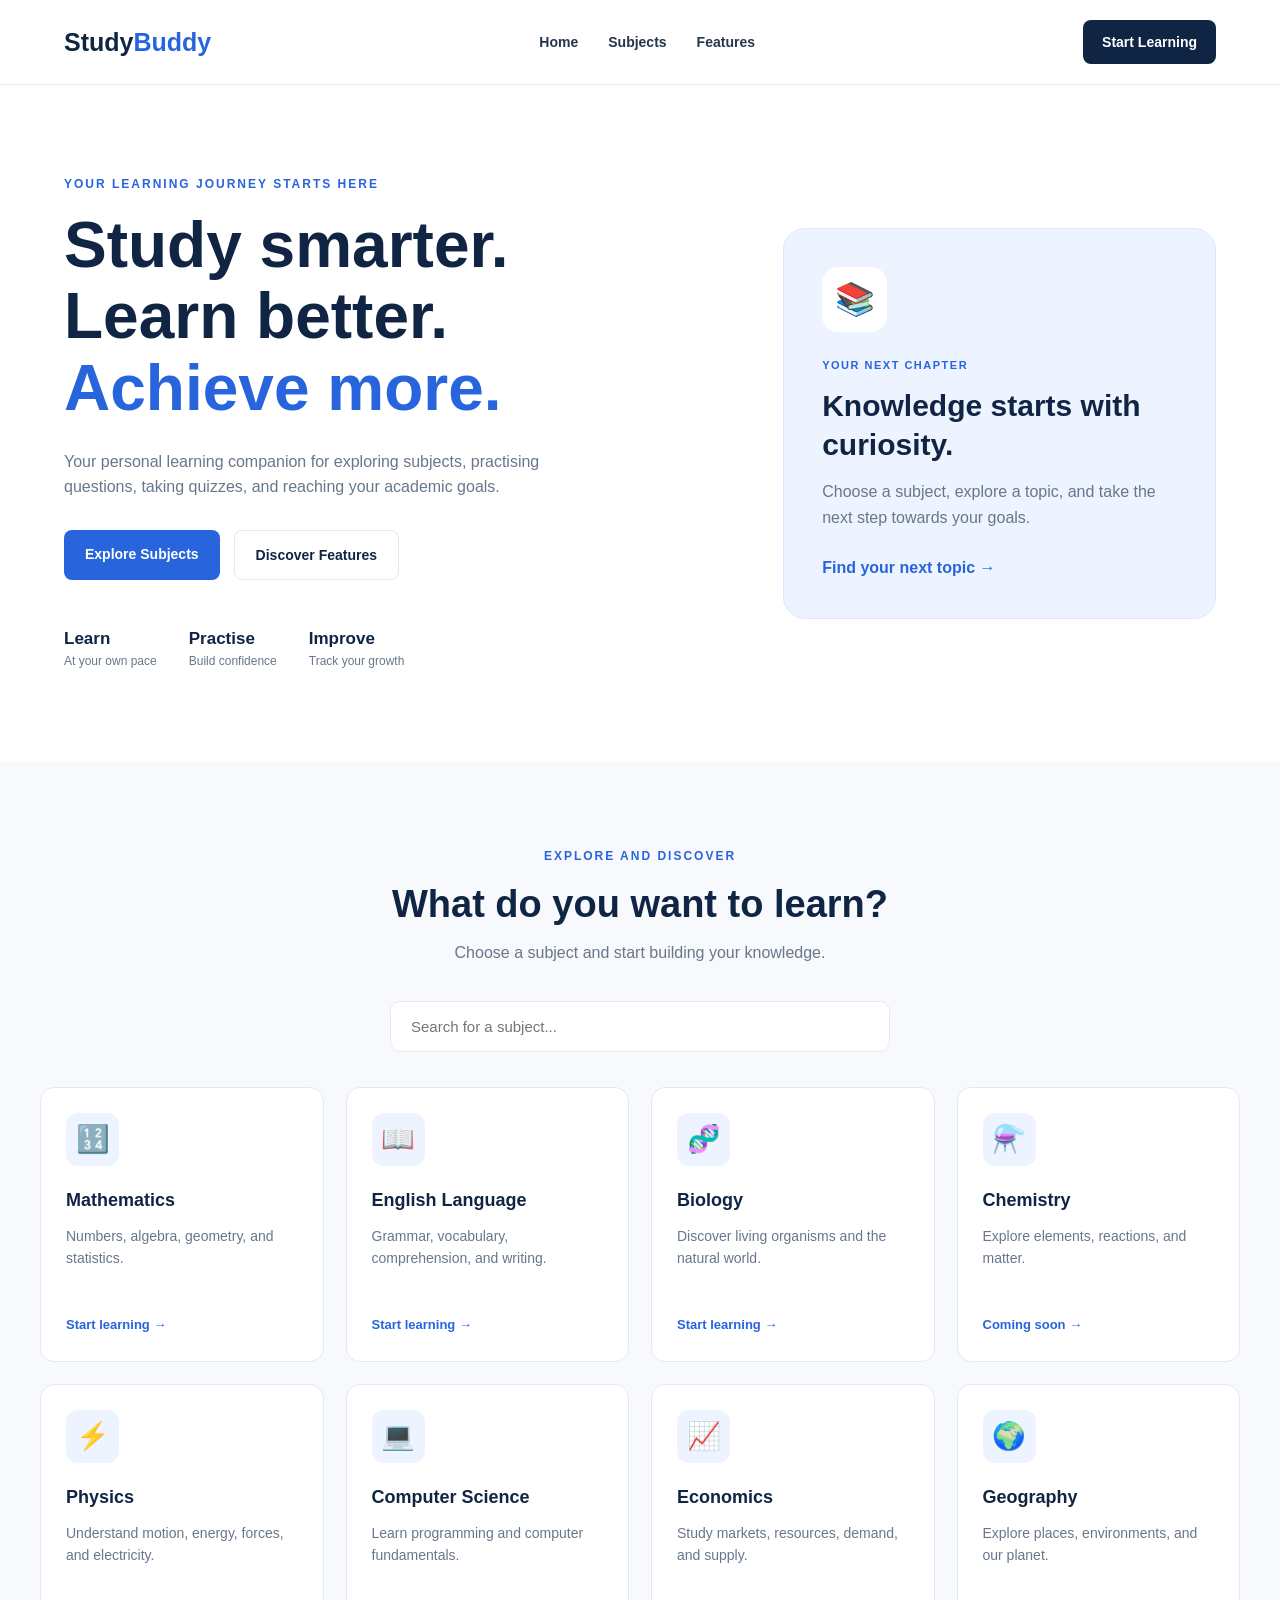
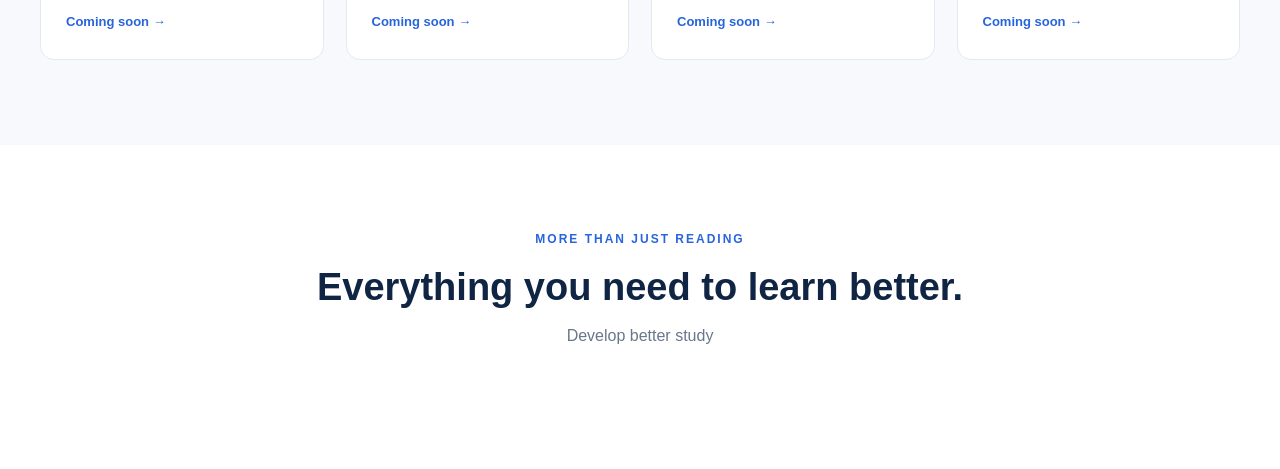
==== index.html @ d85bc764 "study-buddy" ====
<!DOCTYPE html>
<html lang="en">
<head>
    <meta charset="UTF-8">
    <meta name="viewport" content="width=device-width, initial-scale=1.0">

    <title>Study Buddy | Study Smarter</title>

    <link rel="stylesheet" href="style.css">
</head>

<body>

    <!-- Navigation -->
    <header>
        <nav class="navbar">
            <a href="index.html" class="logo">Study<span>Buddy</span></a>

            <ul class="nav-links">
                <li><a href="#home">Home</a></li>
                <li><a href="#subjects">Subjects</a></li>
                <li><a href="#features">Features</a></li>
            </ul>

            <a href="#subjects" class="nav-button">Start Learning</a>
        </nav>
    </header>

    <main>

        <!-- Homepage -->
        <section class="hero" id="home">

            <div class="hero-content">
                <p class="tagline">YOUR LEARNING JOURNEY STARTS HERE</p>

                <h1>
                    Study smarter.<br>
                    Learn better.<br>
                    <span>Achieve more.</span>
                </h1>

                <p class="hero-description">
                    Your personal learning companion for exploring subjects,
                    practising questions, taking quizzes, and reaching your
                    academic goals.
                </p>

                <div class="hero-buttons">
                    <a href="#subjects" class="primary-button">
                        Explore Subjects
                    </a>

                    <a href="#features" class="secondary-button">
                        Discover Features
                    </a>
                </div>

                <div class="hero-stats">
                    <div>
                        <h3>Learn</h3>
                        <p>At your own pace</p>
                    </div>

                    <div>
                        <h3>Practise</h3>
                        <p>Build confidence</p>
                    </div>

                    <div>
                        <h3>Improve</h3>
                        <p>Track your growth</p>
                    </div>
                </div>
            </div>

            <div class="hero-card">
                <div class="card-icon">📚</div>

                <p class="card-label">YOUR NEXT CHAPTER</p>

                <h2>Knowledge starts with curiosity.</h2>

                <p>
                    Choose a subject, explore a topic, and take the next
                    step towards your goals.
                </p>

                <a href="#subjects">Find your next topic →</a>
            </div>

        </section>

        <!-- Subjects -->
        <section class="subjects-section" id="subjects">

            <div class="section-heading">
                <p class="tagline">EXPLORE AND DISCOVER</p>

                <h2>What do you want to learn?</h2>

                <p>
                    Choose a subject and start building your knowledge.
                </p>
            </div>

            <!-- Subject Search -->
            <div class="search-box">
                <input
                    type="text"
                    id="subjectSearch"
                    placeholder="Search for a subject..."
                    aria-label="Search subjects"
                >
            </div>

            <!-- Subject Cards -->
            <div class="subject-grid" id="subjectGrid">

                <!-- Mathematics -->
                <article class="subject-card">
                    <div class="subject-icon">🔢</div>
                    <h3>Mathematics</h3>
                    <p>Numbers, algebra, geometry, and statistics.</p>

                    <a href="mathematics.html" class="subject-link">
                        Start learning →
                    </a>
                </article>

                <!-- English -->
                <article class="subject-card">
                    <div class="subject-icon">📖</div>
                    <h3>English Language</h3>
                    <p>Grammar, vocabulary, comprehension, and writing.</p>

                    <a href="english.html" class="subject-link">
                        Start learning →
                    </a>
                </article>

                <!-- Biology -->
                <article class="subject-card">
                    <div class="subject-icon">🧬</div>
                    <h3>Biology</h3>
                    <p>Discover living organisms and the natural world.</p>

                    <a href="biology.html" class="subject-link">
                        Start learning →
                    </a>
                </article>

                <!-- Chemistry -->
                <article class="subject-card">
                    <div class="subject-icon">⚗️</div>
                    <h3>Chemistry</h3>
                    <p>Explore elements, reactions, and matter.</p>

                    <a href="#" class="subject-link">
                        Coming soon →
                    </a>
                </article>

                <!-- Physics -->
                <article class="subject-card">
                    <div class="subject-icon">⚡</div>
                    <h3>Physics</h3>
                    <p>Understand motion, energy, forces, and electricity.</p>

                    <a href="#" class="subject-link">
                        Coming soon →
                    </a>
                </article>

                <!-- Computer Science -->
                <article class="subject-card">
                    <div class="subject-icon">💻</div>
                    <h3>Computer Science</h3>
                    <p>Learn programming and computer fundamentals.</p>

                    <a href="#" class="subject-link">
                        Coming soon →
                    </a>
                </article>

                <!-- Economics -->
                <article class="subject-card">
                    <div class="subject-icon">📈</div>
                    <h3>Economics</h3>
                    <p>Study markets, resources, demand, and supply.</p>

                    <a href="#" class="subject-link">
                        Coming soon →
                    </a>
                </article>

                <!-- Geography -->
                <article class="subject-card">
                    <div class="subject-icon">🌍</div>
                    <h3>Geography</h3>
                    <p>Explore places, environments, and our planet.</p>

                    <a href="#" class="subject-link">
                        Coming soon →
                    </a>
                </article>

            </div>

            <!-- Search Message -->
            <p id="noResults" class="no-results" hidden>
                No subjects found. Try another search.
            </p>

        </section>

        <!-- Features -->
        <section class="features-section" id="features">

            <div class="section-heading">
                <p class="tagline">MORE THAN JUST READING</p>

                <h2>Everything you need to learn better.</h2>

                <p>
                    Develop better study
---- style.css ----
/* General settings */
* {
    margin: 0;
    padding: 0;
    box-sizing: border-box;
}

:root {
    --navy: #102544;
    --blue: #2864dc;
    --light-blue: #edf3ff;
    --white: #ffffff;
    --text: #26364b;
    --muted: #68778b;
    --background: #f7f9fc;
    --border: #e3e9f2;
}

html {
    scroll-behavior: smooth;
}

body {
    font-family: Arial, Helvetica, sans-serif;
    background: var(--white);
    color: var(--text);
    line-height: 1.6;
}

a {
    text-decoration: none;
}

/* Navigation */
header {
    background: var(--white);
    border-bottom: 1px solid var(--border);
}

.navbar {
    max-width: 1200px;
    margin: auto;
    padding: 20px 24px;
    display: flex;
    align-items: center;
    justify-content: space-between;
    gap: 24px;
}

.logo {
    color: var(--navy);
    font-size: 25px;
    font-weight: 800;
}

.logo span {
    color: var(--blue);
}

.nav-links {
    display: flex;
    gap: 30px;
    list-style: none;
}

.nav-links a {
    color: var(--text);
    font-size: 14px;
    font-weight: 600;
}

.nav-links a:hover {
    color: var(--blue);
}

.nav-button {
    background: var(--navy);
    color: var(--white);
    padding: 11px 19px;
    border-radius: 8px;
    font-size: 14px;
    font-weight: 700;
}

/* Homepage hero */
.hero {
    max-width: 1200px;
    margin: auto;
    padding: 90px 24px;
    display: grid;
    grid-template-columns: 1.2fr 0.8fr;
    align-items: center;
    gap: 70px;
}

.tagline {
    color: var(--blue);
    font-size: 12px;
    font-weight: 800;
    letter-spacing: 2px;
    margin-bottom: 15px;
}

.hero h1 {
    color: var(--navy);
    font-size: clamp(40px, 5vw, 64px);
    line-height: 1.12;
    margin-bottom: 24px;
}

.hero h1 span {
    color: var(--blue);
}

.hero-description {
    max-width: 550px;
    color: var(--muted);
    font-size: 16px;
    margin-bottom: 30px;
}

.hero-buttons {
    display: flex;
    flex-wrap: wrap;
    gap: 14px;
}

.primary-button,
.secondary-button {
    display: inline-block;
    padding: 13px 21px;
    border-radius: 8px;
    font-size: 14px;
    font-weight: 700;
    transition: 0.2s;
}

.primary-button {
    background: var(--blue);
    color: var(--white);
}

.primary-button:hover {
    background: var(--navy);
    transform: translateY(-2px);
}

.secondary-button {
    border: 1px solid var(--border);
    color: var(--navy);
    background: var(--white);
}

.secondary-button:hover {
    border-color: var(--blue);
}

.hero-stats {
    display: flex;
    flex-wrap: wrap;
    gap: 32px;
    margin-top: 45px;
}

.hero-stats h3 {
    color: var(--navy);
    font-size: 17px;
}

.hero-stats p {
    color: var(--muted);
    font-size: 12px;
}

/* Highlight card */
.hero-card {
    padding: 38px;
    border-radius: 22px;
    background: var(--light-blue);
    border: 1px solid #dce7ff;
}

.card-icon {
    width: 65px;
    height: 65px;
    display: grid;
    place-items: center;
    border-radius: 16px;
    background: var(--white);
    font-size: 32px;
    margin-bottom: 25px;
}

.card-label {
    color: var(--blue);
    font-size: 11px;
    font-weight: 800;
    letter-spacing: 1.5px;
    margin-bottom: 12px;
}

.hero-card h2 {
    color: var(--navy);
    font-size: 30px;
    line-height: 1.3;
    margin-bottom: 15px;
}

.hero-card > p:not(.card-label) {
    color: var(--muted);
    margin-bottom: 24px;
}

.hero-card a {
    color: var(--blue);
    font-weight: 700;
}

/* Section headings */
.subjects-section,
.features-section {
    padding: 85px 24px;
}

.subjects-section {
    background: var(--background);
}

.section-heading {
    max-width: 700px;
    margin: 0 auto 35px;
    text-align: center;
}

.section-heading h2 {
    color: var(--navy);
    font-size: clamp(28px, 4vw, 38px);
    line-height: 1.25;
    margin-bottom: 12px;
}

.section-heading > p:last-child {
    color: var(--muted);
}

/* Search */
.search-box {
    max-width: 500px;
    margin: 0 auto 35px;
}

.search-box input {
    width: 100%;
    padding: 16px 20px;
    border: 1px solid var(--border);
    border-radius: 10px;
    background: var(--white);
    font-size: 15px;
    outline: none;
}

.search-box input:focus {
    border-color: var(--blue);
    box-shadow: 0 0 0 3px #2864dc18;
}

/* Subject cards */
.subject-grid,
.features-grid {
    max-width: 1200px;
    margin: auto;
    display: grid;
    grid-template-columns: repeat(4, minmax(0, 1fr));
    gap: 22px;
}

.subject-card {
    padding: 25px;
    border: 1px solid var(--border);
    border-radius: 14px;
    background: var(--white);
    transition: 0.2s;
}

.subject-card:hover {
    transform: translateY(-5px);
    border-color: #b8cbf7;
    box-shadow: 0 12px 28px #1025440c;
}

.subject-icon {
    width: 53px;
    height: 53px;
    display: grid;
    place-items: center;
    background: var(--light-blue);
    border-radius: 12px;
    font-size: 27px;
    margin-bottom: 20px;
}

.subject-card h3 {
    color: var(--navy);
    font-size: 18px;
    margin-bottom: 10px;
}

.subject-card p {
    color: var(--muted);
    font-size: 14px;
    min-height: 68px;
    margin-bottom: 18px;
}

.subject-link {
    color: var(--blue);
    font-size: 13px;
    font-weight: 700;
}

.no-results {
    text-align: center;
    color: var(--muted);
    margin-top: 25px;
}

/* Features */
.features-grid {
    grid-template-columns: repeat(3, minmax(0, 1fr));
}

.feature-card {
    padding: 28px;
    border: 1px solid var(--border);
    border-radius: 14px;
}

.feature-icon {
    font-size: 30px;
    margin-bottom: 16px;
}

.feature-card h3 {
    color: var(--navy);
    margin-bottom: 10px;
}

.feature-card p {
    color: var(--muted);
    font-size: 14px;
}

/* Call to action */
.cta-section {
    padding: 70px 24px;
    text-align: center;
    background: var(--navy);
    color: var(--white);
}

.cta-section h2 {
    font-size: clamp(26px, 4vw, 36px);
    margin-bottom: 14px;
}

.cta-section p {
    color: #d2dced;
    margin-bottom: 25px;
}

.cta-section .primary-button {
    background: var(--white);
    color: var(--navy);
}

/* Footer */
footer {
    padding: 35px 24px;
    text-align: center;
    border-top: 1px solid var(--border);
}

footer .logo {
    display: inline-block;
    margin-bottom: 10px;
}

footer p {
    color: var(--muted);
    font-size: 13px;
    margin-top: 6px;
}

/* Responsive layout */
@media (max-width: 950px) {
    .hero {
        grid-template-columns: 1fr 1fr;
        gap: 30px;
    }

    .subject-grid {
        grid-template-columns: repeat(2, minmax(0, 1fr));
    }

    .features-grid {
        grid-template-columns: repeat(2, minmax(0, 1fr));
    }
}

@media (max-width: 650px) {
    .navbar {
        flex-wrap: wrap;
        padding: 17px 20px;
    }

    .nav-links {
        order: 3;
        width: 100%;
        justify-content: center;
        gap: 22px;
    }

    .nav-button {
        padding: 9px 12px;
    }

    .hero {
        grid-template-columns: 1fr;
        padding: 60px 22px;
    }

    .hero-card {
        padding: 28px;
    }

    .hero-stats {
        gap: 20px;
    }

    .subjects-section,
    .features-section {
        padding: 60px 20px;
    }

    .subject-grid,
    .features-grid {
        grid-template-columns: 1fr;
    }

    .subject-card p {
        min-height: auto;
    }
}
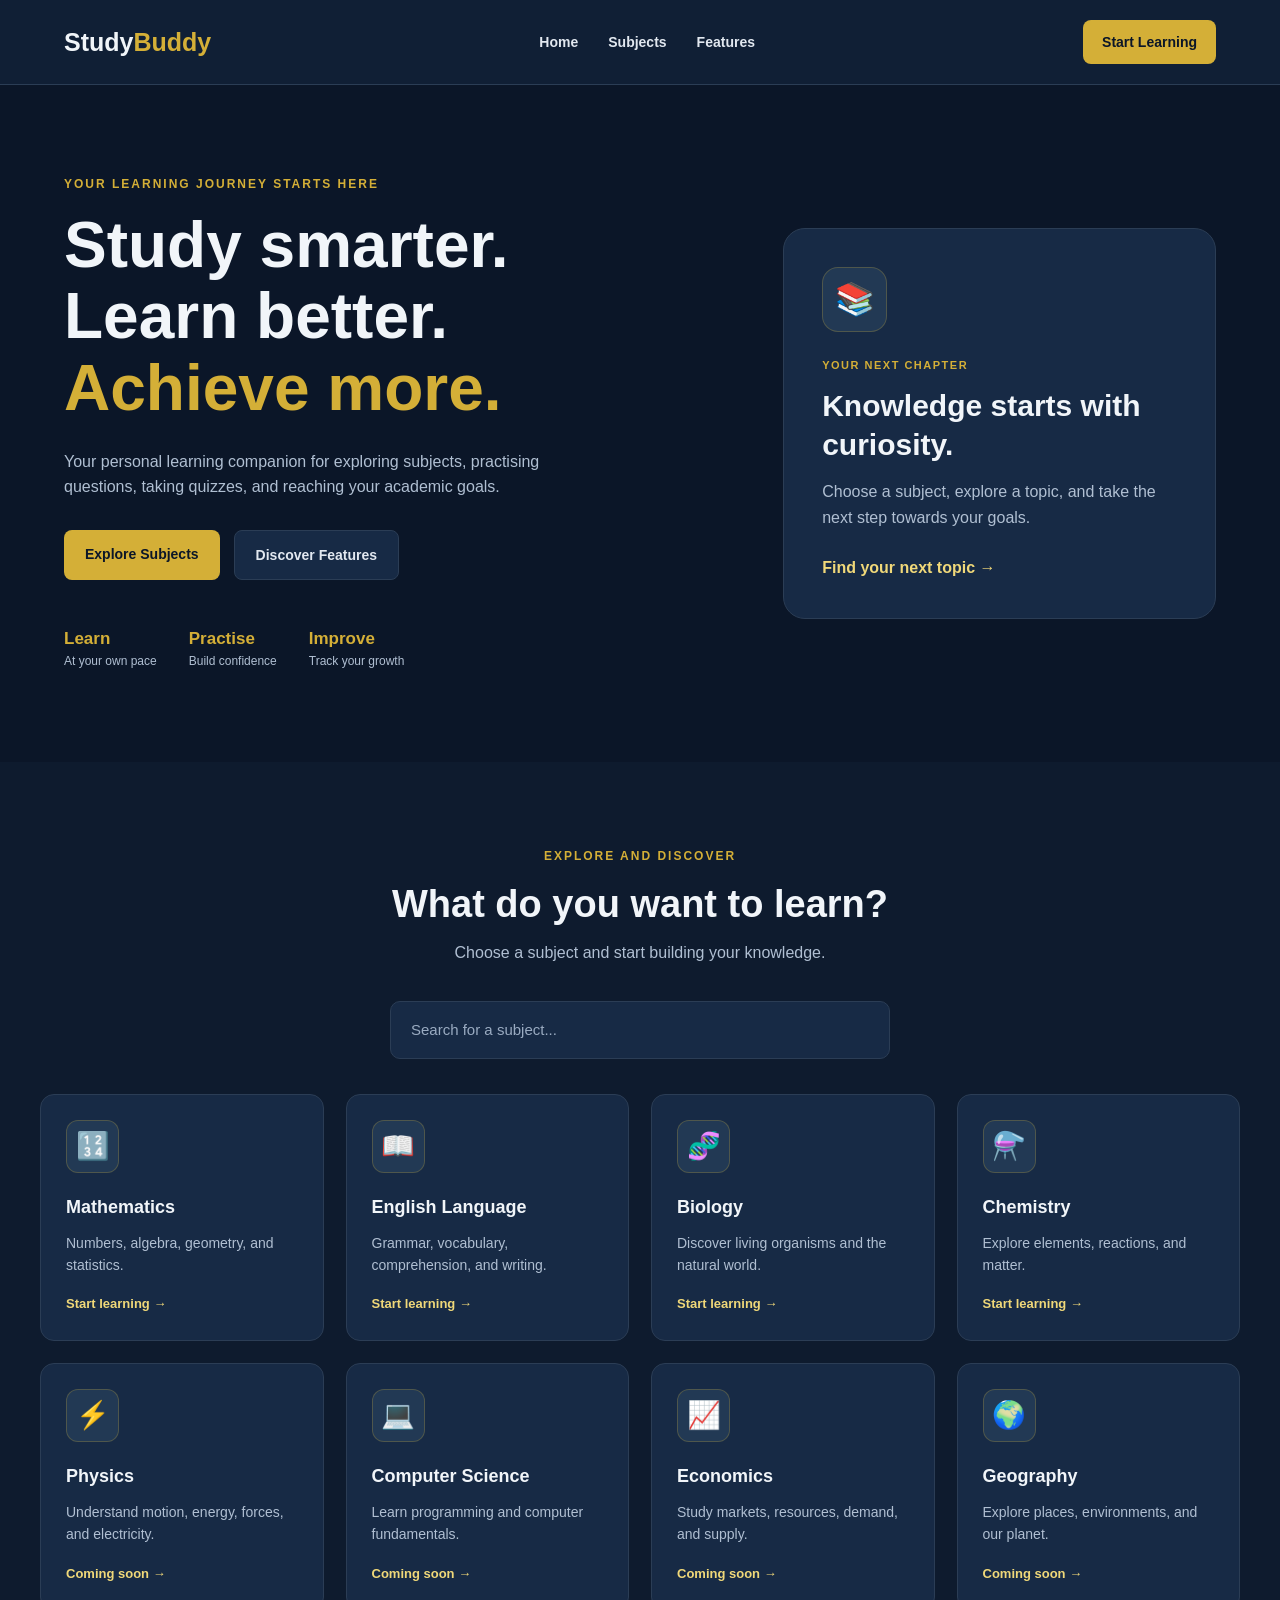
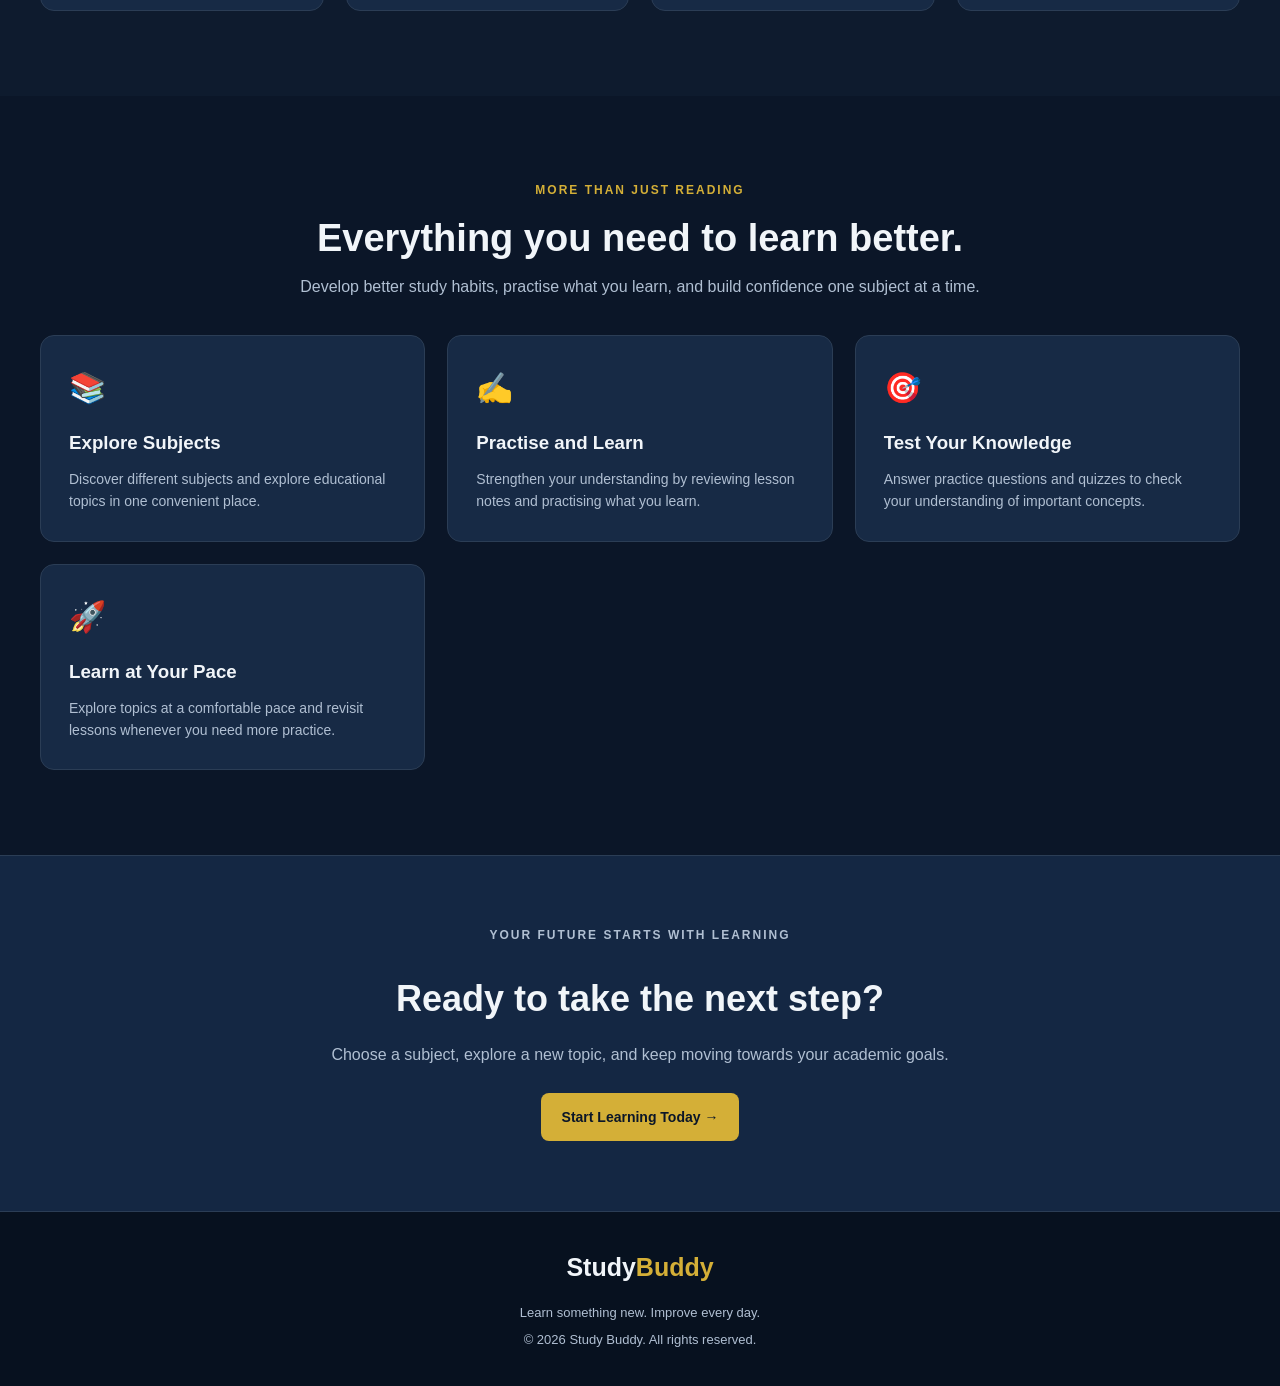
==== commit e4be3d92: "study-buddy" ====
--- a/index.html
+++ b/index.html
@@ -14,7 +14,9 @@
     <!-- Navigation -->
     <header>
         <nav class="navbar">
-            <a href="index.html" class="logo">Study<span>Buddy</span></a>
+            <a href="index.html" class="logo">
+                Study<span>Buddy</span>
+            </a>
 
             <ul class="nav-links">
                 <li><a href="#home">Home</a></li>
@@ -28,11 +30,14 @@
 
     <main>
 
-        <!-- Homepage -->
+        <!-- Homepage Hero Section -->
         <section class="hero" id="home">
 
             <div class="hero-content">
-                <p class="tagline">YOUR LEARNING JOURNEY STARTS HERE</p>
+
+                <p class="tagline">
+                    YOUR LEARNING JOURNEY STARTS HERE
+                </p>
 
                 <h1>
                     Study smarter.<br>
@@ -47,6 +52,7 @@
                 </p>
 
                 <div class="hero-buttons">
+
                     <a href="#subjects" class="primary-button">
                         Explore Subjects
                     </a>
@@ -54,9 +60,11 @@
                     <a href="#features" class="secondary-button">
                         Discover Features
                     </a>
+
                 </div>
 
                 <div class="hero-stats">
+
                     <div>
                         <h3>Learn</h3>
                         <p>At your own pace</p>
@@ -71,10 +79,13 @@
                         <h3>Improve</h3>
                         <p>Track your growth</p>
                     </div>
+
                 </div>
+
             </div>
 
             <div class="hero-card">
+
                 <div class="card-icon">📚</div>
 
                 <p class="card-label">YOUR NEXT CHAPTER</p>
@@ -86,15 +97,20 @@
                     step towards your goals.
                 </p>
 
-                <a href="#subjects">Find your next topic →</a>
+                <a href="#subjects">
+                    Find your next topic →
+                </a>
+
             </div>
 
         </section>
 
-        <!-- Subjects -->
+
+        <!-- Subjects Section -->
         <section class="subjects-section" id="subjects">
 
             <div class="section-heading">
+
                 <p class="tagline">EXPLORE AND DISCOVER</p>
 
                 <h2>What do you want to learn?</h2>
@@ -102,125 +118,313 @@
                 <p>
                     Choose a subject and start building your knowledge.
                 </p>
-            </div>
+
+            </div>
+
 
             <!-- Subject Search -->
             <div class="search-box">
+
                 <input
                     type="text"
                     id="subjectSearch"
                     placeholder="Search for a subject..."
                     aria-label="Search subjects"
                 >
-            </div>
+
+            </div>
+
 
             <!-- Subject Cards -->
             <div class="subject-grid" id="subjectGrid">
 
+
                 <!-- Mathematics -->
                 <article class="subject-card">
+
                     <div class="subject-icon">🔢</div>
+
                     <h3>Mathematics</h3>
-                    <p>Numbers, algebra, geometry, and statistics.</p>
+
+                    <p>
+                        Numbers, algebra, geometry, and statistics.
+                    </p>
 
                     <a href="mathematics.html" class="subject-link">
                         Start learning →
                     </a>
-                </article>
-
-                <!-- English -->
-                <article class="subject-card">
+
+                </article>
+
+
+                <!-- English Language -->
+                <article class="subject-card">
+
                     <div class="subject-icon">📖</div>
+
                     <h3>English Language</h3>
-                    <p>Grammar, vocabulary, comprehension, and writing.</p>
+
+                    <p>
+                        Grammar, vocabulary, comprehension, and writing.
+                    </p>
 
                     <a href="english.html" class="subject-link">
                         Start learning →
                     </a>
-                </article>
+
+                </article>
+
 
                 <!-- Biology -->
                 <article class="subject-card">
+
                     <div class="subject-icon">🧬</div>
+
                     <h3>Biology</h3>
-                    <p>Discover living organisms and the natural world.</p>
+
+                    <p>
+                        Discover living organisms and the natural world.
+                    </p>
 
                     <a href="biology.html" class="subject-link">
                         Start learning →
                     </a>
-                </article>
+
+                </article>
+
 
                 <!-- Chemistry -->
                 <article class="subject-card">
+
                     <div class="subject-icon">⚗️</div>
+
                     <h3>Chemistry</h3>
-                    <p>Explore elements, reactions, and matter.</p>
+
+                    <p>
+                        Explore elements, reactions, and matter.
+                    </p>
+
+                    <!-- Updated Chemistry link -->
+                    <a href="./chemistry.html" class="subject-link">
+                        Start learning →
+                    </a>
+
+                </article>
+
+
+                <!-- Physics -->
+                <article class="subject-card">
+
+                    <div class="subject-icon">⚡</div>
+
+                    <h3>Physics</h3>
+
+                    <p>
+                        Understand motion, energy, forces, and electricity.
+                    </p>
 
                     <a href="#" class="subject-link">
                         Coming soon →
                     </a>
-                </article>
-
-                <!-- Physics -->
-                <article class="subject-card">
-                    <div class="subject-icon">⚡</div>
-                    <h3>Physics</h3>
-                    <p>Understand motion, energy, forces, and electricity.</p>
+
+                </article>
+
+
+                <!-- Computer Science -->
+                <article class="subject-card">
+
+                    <div class="subject-icon">💻</div>
+
+                    <h3>Computer Science</h3>
+
+                    <p>
+                        Learn programming and computer fundamentals.
+                    </p>
 
                     <a href="#" class="subject-link">
                         Coming soon →
                     </a>
-                </article>
-
-                <!-- Computer Science -->
-                <article class="subject-card">
-                    <div class="subject-icon">💻</div>
-                    <h3>Computer Science</h3>
-                    <p>Learn programming and computer fundamentals.</p>
+
+                </article>
+
+
+                <!-- Economics -->
+                <article class="subject-card">
+
+                    <div class="subject-icon">📈</div>
+
+                    <h3>Economics</h3>
+
+                    <p>
+                        Study markets, resources, demand, and supply.
+                    </p>
 
                     <a href="#" class="subject-link">
                         Coming soon →
                     </a>
-                </article>
-
-                <!-- Economics -->
-                <article class="subject-card">
-                    <div class="subject-icon">📈</div>
-                    <h3>Economics</h3>
-                    <p>Study markets, resources, demand, and supply.</p>
+
+                </article>
+
+
+                <!-- Geography -->
+                <article class="subject-card">
+
+                    <div class="subject-icon">🌍</div>
+
+                    <h3>Geography</h3>
+
+                    <p>
+                        Explore places, environments, and our planet.
+                    </p>
 
                     <a href="#" class="subject-link">
                         Coming soon →
                     </a>
-                </article>
-
-                <!-- Geography -->
-                <article class="subject-card">
-                    <div class="subject-icon">🌍</div>
-                    <h3>Geography</h3>
-                    <p>Explore places, environments, and our planet.</p>
-
-                    <a href="#" class="subject-link">
-                        Coming soon →
-                    </a>
-                </article>
-
-            </div>
-
-            <!-- Search Message -->
+
+                </article>
+
+
+            </div>
+
+
+            <!-- Message When No Subjects Match -->
             <p id="noResults" class="no-results" hidden>
                 No subjects found. Try another search.
             </p>
 
         </section>
 
-        <!-- Features -->
+
+        <!-- Features Section -->
         <section class="features-section" id="features">
 
             <div class="section-heading">
+
                 <p class="tagline">MORE THAN JUST READING</p>
 
                 <h2>Everything you need to learn better.</h2>
 
                 <p>
-                    Develop better study+                    Develop better study habits, practise what you learn,
+                    and build confidence one subject at a time.
+                </p>
+
+            </div>
+
+
+            <div class="features-grid">
+
+
+                <!-- Feature 1 -->
+                <article class="feature-card">
+
+                    <div class="feature-icon">📚</div>
+
+                    <h3>Explore Subjects</h3>
+
+                    <p>
+                        Discover different subjects and explore educational
+                        topics in one convenient place.
+                    </p>
+
+                </article>
+
+
+                <!-- Feature 2 -->
+                <article class="feature-card">
+
+                    <div class="feature-icon">✍️</div>
+
+                    <h3>Practise and Learn</h3>
+
+                    <p>
+                        Strengthen your understanding by reviewing lesson
+                        notes and practising what you learn.
+                    </p>
+
+                </article>
+
+
+                <!-- Feature 3 -->
+                <article class="feature-card">
+
+                    <div class="feature-icon">🎯</div>
+
+                    <h3>Test Your Knowledge</h3>
+
+                    <p>
+                        Answer practice questions and quizzes to check your
+                        understanding of important concepts.
+                    </p>
+
+                </article>
+
+
+                <!-- Feature 4 -->
+                <article class="feature-card">
+
+                    <div class="feature-icon">🚀</div>
+
+                    <h3>Learn at Your Pace</h3>
+
+                    <p>
+                        Explore topics at a comfortable pace and revisit
+                        lessons whenever you need more practice.
+                    </p>
+
+                </article>
+
+
+            </div>
+
+        </section>
+
+
+        <!-- Call to Action Section -->
+        <section class="cta-section">
+
+            <div class="cta-content">
+
+                <p class="tagline">YOUR FUTURE STARTS WITH LEARNING</p>
+
+                <h2>Ready to take the next step?</h2>
+
+                <p>
+                    Choose a subject, explore a new topic, and keep moving
+                    towards your academic goals.
+                </p>
+
+                <a href="#subjects" class="primary-button">
+                    Start Learning Today →
+                </a>
+
+            </div>
+
+        </section>
+
+    </main>
+
+
+    <!-- Footer -->
+    <footer>
+
+        <a href="index.html" class="logo">
+            Study<span>Buddy</span>
+        </a>
+
+        <p>
+            Learn something new. Improve every day.
+        </p>
+
+        <p>
+            &copy; 2026 Study Buddy. All rights reserved.
+        </p>
+
+    </footer>
+
+
+    <!-- Homepage Search Functionality -->
+    <script src="script.js"></script>
+
+</body>
+</html>
--- a/style.css
+++ b/style.css
@@ -6,23 +6,30 @@
 }
 
 :root {
-    --navy: #102544;
-    --blue: #2864dc;
-    --light-blue: #edf3ff;
-    --white: #ffffff;
-    --text: #26364b;
-    --muted: #68778b;
-    --background: #f7f9fc;
-    --border: #e3e9f2;
-}
-
+    --navy: #0b1628;
+    --blue: #3b82f6;
+    --light-blue: #1b2c45;
+    --white: #f1f5f9;
+    --text: #e2e8f0;
+    --muted: #b0bfd2;
+    --background: #0b1628;
+    --border: #2b3d55;
+
+    /* Gold colours */
+    --gold: #d4af37;
+    --gold-light: #f0d879;
+    --gold-dark: #b8941f;
+}
+
+/* Smooth scrolling */
 html {
     scroll-behavior: smooth;
 }
 
+/* Page defaults */
 body {
     font-family: Arial, Helvetica, sans-serif;
-    background: var(--white);
+    background: var(--background);
     color: var(--text);
     line-height: 1.6;
 }
@@ -31,9 +38,14 @@
     text-decoration: none;
 }
 
+button,
+input {
+    font: inherit;
+}
+
 /* Navigation */
 header {
-    background: var(--white);
+    background: #101f35;
     border-bottom: 1px solid var(--border);
 }
 
@@ -48,13 +60,13 @@
 }
 
 .logo {
-    color: var(--navy);
+    color: var(--white);
     font-size: 25px;
     font-weight: 800;
 }
 
 .logo span {
-    color: var(--blue);
+    color: var(--gold);
 }
 
 .nav-links {
@@ -67,19 +79,27 @@
     color: var(--text);
     font-size: 14px;
     font-weight: 600;
+    transition: color 0.2s ease;
 }
 
 .nav-links a:hover {
-    color: var(--blue);
+    color: var(--gold);
 }
 
 .nav-button {
-    background: var(--navy);
-    color: var(--white);
+    background: var(--gold);
+    color: var(--navy);
     padding: 11px 19px;
     border-radius: 8px;
     font-size: 14px;
     font-weight: 700;
+    transition: background-color 0.2s ease,
+                transform 0.2s ease;
+}
+
+.nav-button:hover {
+    background: var(--gold-light);
+    transform: translateY(-2px);
 }
 
 /* Homepage hero */
@@ -94,7 +114,7 @@
 }
 
 .tagline {
-    color: var(--blue);
+    color: var(--gold);
     font-size: 12px;
     font-weight: 800;
     letter-spacing: 2px;
@@ -102,14 +122,14 @@
 }
 
 .hero h1 {
-    color: var(--navy);
+    color: var(--white);
     font-size: clamp(40px, 5vw, 64px);
     line-height: 1.12;
     margin-bottom: 24px;
 }
 
 .hero h1 span {
-    color: var(--blue);
+    color: var(--gold);
 }
 
 .hero-description {
@@ -132,29 +152,34 @@
     border-radius: 8px;
     font-size: 14px;
     font-weight: 700;
-    transition: 0.2s;
+    transition: background-color 0.2s ease,
+                color 0.2s ease,
+                border-color 0.2s ease,
+                transform 0.2s ease;
 }
 
 .primary-button {
-    background: var(--blue);
-    color: var(--white);
+    background: var(--gold);
+    color: var(--navy);
 }
 
 .primary-button:hover {
-    background: var(--navy);
+    background: var(--gold-light);
     transform: translateY(-2px);
 }
 
 .secondary-button {
     border: 1px solid var(--border);
-    color: var(--navy);
-    background: var(--white);
+    color: var(--text);
+    background: #172a45;
 }
 
 .secondary-button:hover {
-    border-color: var(--blue);
-}
-
+    border-color: var(--gold);
+    color: var(--gold);
+}
+
+/* Hero statistics */
 .hero-stats {
     display: flex;
     flex-wrap: wrap;
@@ -163,7 +188,7 @@
 }
 
 .hero-stats h3 {
-    color: var(--navy);
+    color: var(--gold);
     font-size: 17px;
 }
 
@@ -176,8 +201,13 @@
 .hero-card {
     padding: 38px;
     border-radius: 22px;
-    background: var(--light-blue);
-    border: 1px solid #dce7ff;
+    background: #172a45;
+    border: 1px solid var(--border);
+    transition: border-color 0.2s ease;
+}
+
+.hero-card:hover {
+    border-color: var(--gold);
 }
 
 .card-icon {
@@ -186,13 +216,14 @@
     display: grid;
     place-items: center;
     border-radius: 16px;
-    background: var(--white);
+    background: #223954;
+    border: 1px solid #d4af3740;
     font-size: 32px;
     margin-bottom: 25px;
 }
 
 .card-label {
-    color: var(--blue);
+    color: var(--gold);
     font-size: 11px;
     font-weight: 800;
     letter-spacing: 1.5px;
@@ -200,7 +231,7 @@
 }
 
 .hero-card h2 {
-    color: var(--navy);
+    color: var(--white);
     font-size: 30px;
     line-height: 1.3;
     margin-bottom: 15px;
@@ -212,8 +243,12 @@
 }
 
 .hero-card a {
-    color: var(--blue);
+    color: var(--gold-light);
     font-weight: 700;
+}
+
+.hero-card a:hover {
+    color: var(--gold);
 }
 
 /* Section headings */
@@ -223,6 +258,10 @@
 }
 
 .subjects-section {
+    background: #0e1b2e;
+}
+
+.features-section {
     background: var(--background);
 }
 
@@ -233,7 +272,7 @@
 }
 
 .section-heading h2 {
-    color: var(--navy);
+    color: var(--white);
     font-size: clamp(28px, 4vw, 38px);
     line-height: 1.25;
     margin-bottom: 12px;
@@ -254,14 +293,21 @@
     padding: 16px 20px;
     border: 1px solid var(--border);
     border-radius: 10px;
-    background: var(--white);
+    background: #172a45;
+    color: var(--white);
     font-size: 15px;
     outline: none;
+    transition: border-color 0.2s ease,
+                box-shadow 0.2s ease;
+}
+
+.search-box input::placeholder {
+    color: #9aabc1;
 }
 
 .search-box input:focus {
-    border-color: var(--blue);
-    box-shadow: 0 0 0 3px #2864dc18;
+    border-color: var(--gold);
+    box-shadow: 0 0 0 3px #d4af3725;
 }
 
 /* Subject cards */
@@ -278,14 +324,22 @@
     padding: 25px;
     border: 1px solid var(--border);
     border-radius: 14px;
-    background: var(--white);
-    transition: 0.2s;
+    background: #172a45;
+
+    /* Align card content consistently */
+    display: flex;
+    flex-direction: column;
+    height: 100%;
+
+    transition: transform 0.2s ease,
+                border-color 0.2s ease,
+                box-shadow 0.2s ease;
 }
 
 .subject-card:hover {
     transform: translateY(-5px);
-    border-color: #b8cbf7;
-    box-shadow: 0 12px 28px #1025440c;
+    border-color: var(--gold);
+    box-shadow: 0 12px 28px #00000035;
 }
 
 .subject-icon {
@@ -293,14 +347,15 @@
     height: 53px;
     display: grid;
     place-items: center;
-    background: var(--light-blue);
+    background: #223954;
+    border: 1px solid #d4af3740;
     border-radius: 12px;
     font-size: 27px;
     margin-bottom: 20px;
 }
 
 .subject-card h3 {
-    color: var(--navy);
+    color: var(--white);
     font-size: 18px;
     margin-bottom: 10px;
 }
@@ -308,16 +363,25 @@
 .subject-card p {
     color: var(--muted);
     font-size: 14px;
-    min-height: 68px;
     margin-bottom: 18px;
+
+    /* Allow the description to fill available space */
+    flex-grow: 1;
 }
 
 .subject-link {
-    color: var(--blue);
+    color: var(--gold-light);
     font-size: 13px;
     font-weight: 700;
-}
-
+    align-self: flex-start;
+    margin-top: auto;
+}
+
+.subject-link:hover {
+    color: var(--gold);
+}
+
+/* Search results message */
 .no-results {
     text-align: center;
     color: var(--muted);
@@ -333,6 +397,14 @@
     padding: 28px;
     border: 1px solid var(--border);
     border-radius: 14px;
+    background: #172a45;
+    transition: border-color 0.2s ease,
+                transform 0.2s ease;
+}
+
+.feature-card:hover {
+    border-color: var(--gold);
+    transform: translateY(-4px);
 }
 
 .feature-icon {
@@ -341,7 +413,7 @@
 }
 
 .feature-card h3 {
-    color: var(--navy);
+    color: var(--white);
     margin-bottom: 10px;
 }
 
@@ -354,29 +426,36 @@
 .cta-section {
     padding: 70px 24px;
     text-align: center;
-    background: var(--navy);
-    color: var(--white);
+    background: #142743;
+    color: var(--white);
+    border-top: 1px solid var(--border);
 }
 
 .cta-section h2 {
+    color: var(--white);
     font-size: clamp(26px, 4vw, 36px);
     margin-bottom: 14px;
 }
 
 .cta-section p {
-    color: #d2dced;
+    color: var(--muted);
     margin-bottom: 25px;
 }
 
 .cta-section .primary-button {
-    background: var(--white);
+    background: var(--gold);
     color: var(--navy);
+}
+
+.cta-section .primary-button:hover {
+    background: var(--gold-light);
 }
 
 /* Footer */
 footer {
     padding: 35px 24px;
     text-align: center;
+    background: #07111f;
     border-top: 1px solid var(--border);
 }
 
@@ -391,7 +470,7 @@
     margin-top: 6px;
 }
 
-/* Responsive layout */
+/* Responsive layout for tablets */
 @media (max-width: 950px) {
     .hero {
         grid-template-columns: 1fr 1fr;
@@ -407,6 +486,7 @@
     }
 }
 
+/* Responsive layout for mobile phones */
 @media (max-width: 650px) {
     .navbar {
         flex-wrap: wrap;
@@ -446,8 +526,12 @@
     .features-grid {
         grid-template-columns: 1fr;
     }
-
-    .subject-card p {
-        min-height: auto;
-    }
-}
+}
+
+/* Keyboard accessibility */
+a:focus-visible,
+button:focus-visible,
+input:focus-visible {
+    outline: 2px solid var(--gold-light);
+    outline-offset: 4px;
+}
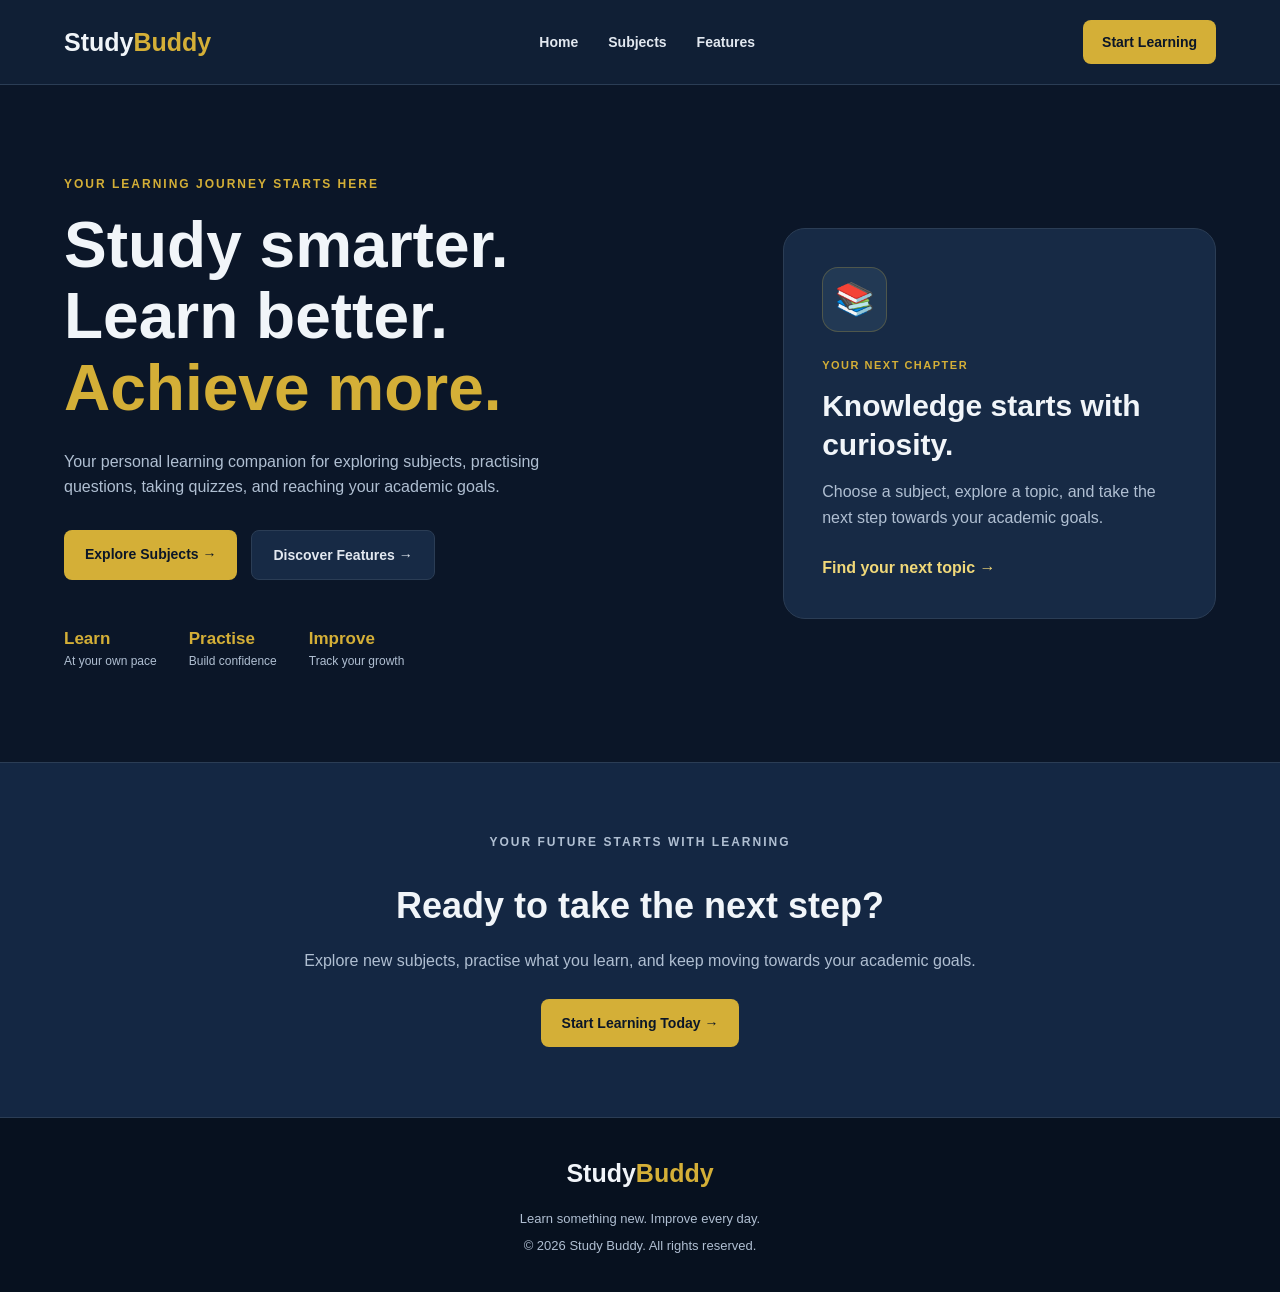
==== commit 4229f605: "study-buddy" ====
--- a/index.html
+++ b/index.html
@@ -14,17 +14,21 @@
     <!-- Navigation -->
     <header>
         <nav class="navbar">
+
             <a href="index.html" class="logo">
                 Study<span>Buddy</span>
             </a>
 
             <ul class="nav-links">
-                <li><a href="#home">Home</a></li>
-                <li><a href="#subjects">Subjects</a></li>
-                <li><a href="#features">Features</a></li>
+                <li><a href="index.html">Home</a></li>
+                <li><a href="subjects.html">Subjects</a></li>
+                <li><a href="features.html">Features</a></li>
             </ul>
 
-            <a href="#subjects" class="nav-button">Start Learning</a>
+            <a href="subjects.html" class="nav-button">
+                Start Learning
+            </a>
+
         </nav>
     </header>
 
@@ -53,12 +57,12 @@
 
                 <div class="hero-buttons">
 
-                    <a href="#subjects" class="primary-button">
-                        Explore Subjects
+                    <a href="subjects.html" class="primary-button">
+                        Explore Subjects →
                     </a>
 
-                    <a href="#features" class="secondary-button">
-                        Discover Features
+                    <a href="features.html" class="secondary-button">
+                        Discover Features →
                     </a>
 
                 </div>
@@ -84,6 +88,7 @@
 
             </div>
 
+            <!-- Welcome Card -->
             <div class="hero-card">
 
                 <div class="card-icon">📚</div>
@@ -94,10 +99,10 @@
 
                 <p>
                     Choose a subject, explore a topic, and take the next
-                    step towards your goals.
+                    step towards your academic goals.
                 </p>
 
-                <a href="#subjects">
+                <a href="subjects.html">
                     Find your next topic →
                 </a>
 
@@ -105,296 +110,23 @@
 
         </section>
 
-
-        <!-- Subjects Section -->
-        <section class="subjects-section" id="subjects">
-
-            <div class="section-heading">
-
-                <p class="tagline">EXPLORE AND DISCOVER</p>
-
-                <h2>What do you want to learn?</h2>
-
-                <p>
-                    Choose a subject and start building your knowledge.
-                </p>
-
-            </div>
-
-
-            <!-- Subject Search -->
-            <div class="search-box">
-
-                <input
-                    type="text"
-                    id="subjectSearch"
-                    placeholder="Search for a subject..."
-                    aria-label="Search subjects"
-                >
-
-            </div>
-
-
-            <!-- Subject Cards -->
-            <div class="subject-grid" id="subjectGrid">
-
-
-                <!-- Mathematics -->
-                <article class="subject-card">
-
-                    <div class="subject-icon">🔢</div>
-
-                    <h3>Mathematics</h3>
-
-                    <p>
-                        Numbers, algebra, geometry, and statistics.
-                    </p>
-
-                    <a href="mathematics.html" class="subject-link">
-                        Start learning →
-                    </a>
-
-                </article>
-
-
-                <!-- English Language -->
-                <article class="subject-card">
-
-                    <div class="subject-icon">📖</div>
-
-                    <h3>English Language</h3>
-
-                    <p>
-                        Grammar, vocabulary, comprehension, and writing.
-                    </p>
-
-                    <a href="english.html" class="subject-link">
-                        Start learning →
-                    </a>
-
-                </article>
-
-
-                <!-- Biology -->
-                <article class="subject-card">
-
-                    <div class="subject-icon">🧬</div>
-
-                    <h3>Biology</h3>
-
-                    <p>
-                        Discover living organisms and the natural world.
-                    </p>
-
-                    <a href="biology.html" class="subject-link">
-                        Start learning →
-                    </a>
-
-                </article>
-
-
-                <!-- Chemistry -->
-                <article class="subject-card">
-
-                    <div class="subject-icon">⚗️</div>
-
-                    <h3>Chemistry</h3>
-
-                    <p>
-                        Explore elements, reactions, and matter.
-                    </p>
-
-                    <!-- Updated Chemistry link -->
-                    <a href="./chemistry.html" class="subject-link">
-                        Start learning →
-                    </a>
-
-                </article>
-
-
-                <!-- Physics -->
-                <article class="subject-card">
-
-                    <div class="subject-icon">⚡</div>
-
-                    <h3>Physics</h3>
-
-                    <p>
-                        Understand motion, energy, forces, and electricity.
-                    </p>
-
-                    <a href="#" class="subject-link">
-                        Coming soon →
-                    </a>
-
-                </article>
-
-
-                <!-- Computer Science -->
-                <article class="subject-card">
-
-                    <div class="subject-icon">💻</div>
-
-                    <h3>Computer Science</h3>
-
-                    <p>
-                        Learn programming and computer fundamentals.
-                    </p>
-
-                    <a href="#" class="subject-link">
-                        Coming soon →
-                    </a>
-
-                </article>
-
-
-                <!-- Economics -->
-                <article class="subject-card">
-
-                    <div class="subject-icon">📈</div>
-
-                    <h3>Economics</h3>
-
-                    <p>
-                        Study markets, resources, demand, and supply.
-                    </p>
-
-                    <a href="#" class="subject-link">
-                        Coming soon →
-                    </a>
-
-                </article>
-
-
-                <!-- Geography -->
-                <article class="subject-card">
-
-                    <div class="subject-icon">🌍</div>
-
-                    <h3>Geography</h3>
-
-                    <p>
-                        Explore places, environments, and our planet.
-                    </p>
-
-                    <a href="#" class="subject-link">
-                        Coming soon →
-                    </a>
-
-                </article>
-
-
-            </div>
-
-
-            <!-- Message When No Subjects Match -->
-            <p id="noResults" class="no-results" hidden>
-                No subjects found. Try another search.
-            </p>
-
-        </section>
-
-
-        <!-- Features Section -->
-        <section class="features-section" id="features">
-
-            <div class="section-heading">
-
-                <p class="tagline">MORE THAN JUST READING</p>
-
-                <h2>Everything you need to learn better.</h2>
-
-                <p>
-                    Develop better study habits, practise what you learn,
-                    and build confidence one subject at a time.
-                </p>
-
-            </div>
-
-
-            <div class="features-grid">
-
-
-                <!-- Feature 1 -->
-                <article class="feature-card">
-
-                    <div class="feature-icon">📚</div>
-
-                    <h3>Explore Subjects</h3>
-
-                    <p>
-                        Discover different subjects and explore educational
-                        topics in one convenient place.
-                    </p>
-
-                </article>
-
-
-                <!-- Feature 2 -->
-                <article class="feature-card">
-
-                    <div class="feature-icon">✍️</div>
-
-                    <h3>Practise and Learn</h3>
-
-                    <p>
-                        Strengthen your understanding by reviewing lesson
-                        notes and practising what you learn.
-                    </p>
-
-                </article>
-
-
-                <!-- Feature 3 -->
-                <article class="feature-card">
-
-                    <div class="feature-icon">🎯</div>
-
-                    <h3>Test Your Knowledge</h3>
-
-                    <p>
-                        Answer practice questions and quizzes to check your
-                        understanding of important concepts.
-                    </p>
-
-                </article>
-
-
-                <!-- Feature 4 -->
-                <article class="feature-card">
-
-                    <div class="feature-icon">🚀</div>
-
-                    <h3>Learn at Your Pace</h3>
-
-                    <p>
-                        Explore topics at a comfortable pace and revisit
-                        lessons whenever you need more practice.
-                    </p>
-
-                </article>
-
-
-            </div>
-
-        </section>
-
-
-        <!-- Call to Action Section -->
+        <!-- Call to Action -->
         <section class="cta-section">
 
             <div class="cta-content">
 
-                <p class="tagline">YOUR FUTURE STARTS WITH LEARNING</p>
+                <p class="tagline">
+                    YOUR FUTURE STARTS WITH LEARNING
+                </p>
 
                 <h2>Ready to take the next step?</h2>
 
                 <p>
-                    Choose a subject, explore a new topic, and keep moving
-                    towards your academic goals.
+                    Explore new subjects, practise what you learn,
+                    and keep moving towards your academic goals.
                 </p>
 
-                <a href="#subjects" class="primary-button">
+                <a href="subjects.html" class="primary-button">
                     Start Learning Today →
                 </a>
 
@@ -403,7 +135,6 @@
         </section>
 
     </main>
-
 
     <!-- Footer -->
     <footer>
@@ -422,9 +153,5 @@
 
     </footer>
 
-
-    <!-- Homepage Search Functionality -->
-    <script src="script.js"></script>
-
 </body>
 </html>
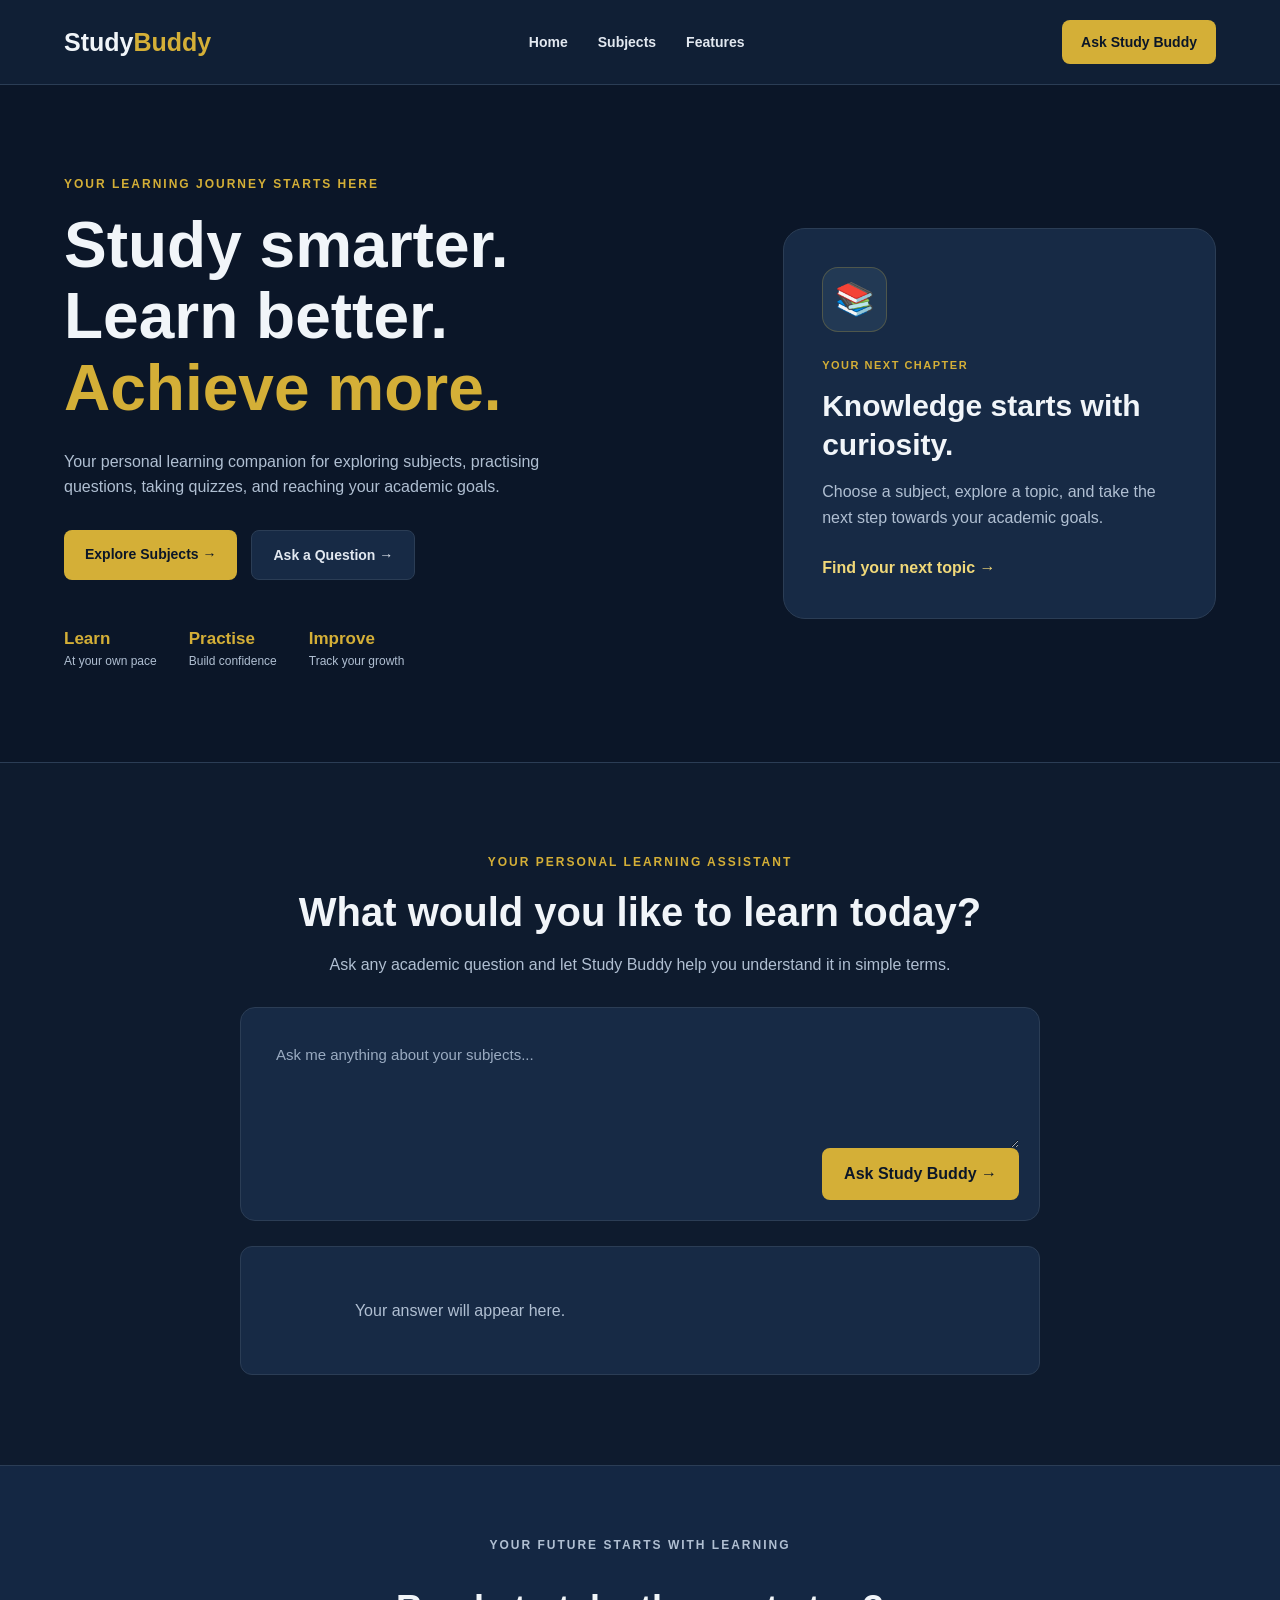
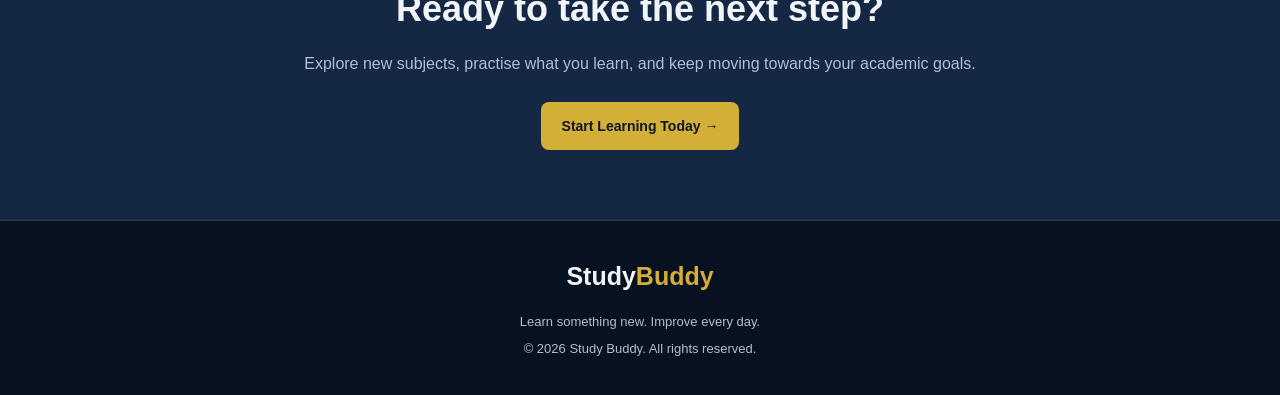
==== commit df4e6818: "study-buddy" ====
--- a/index.html
+++ b/index.html
@@ -1,3 +1,4 @@
+
 <!DOCTYPE html>
 <html lang="en">
 <head>
@@ -25,8 +26,8 @@
                 <li><a href="features.html">Features</a></li>
             </ul>
 
-            <a href="subjects.html" class="nav-button">
-                Start Learning
+            <a href="#ask" class="nav-button">
+                Ask Study Buddy
             </a>
 
         </nav>
@@ -61,8 +62,8 @@
                         Explore Subjects →
                     </a>
 
-                    <a href="features.html" class="secondary-button">
-                        Discover Features →
+                    <a href="#ask" class="secondary-button">
+                        Ask a Question →
                     </a>
 
                 </div>
@@ -110,6 +111,49 @@
 
         </section>
 
+        <!-- Ask Study Buddy Section -->
+        <section class="ask-section" id="ask">
+
+            <div class="ask-content">
+
+                <p class="tagline">
+                    YOUR PERSONAL LEARNING ASSISTANT
+                </p>
+
+                <h2>What would you like to learn today?</h2>
+
+                <p>
+                    Ask any academic question and let Study Buddy
+                    help you understand it in simple terms.
+                </p>
+
+                <div class="question-box">
+
+                    <textarea
+                        id="studentQuestion"
+                        placeholder="Ask me anything about your subjects..."
+                        rows="3"
+                        aria-label="Enter your academic question"
+                    ></textarea>
+
+                    <button id="askButton" type="button">
+                        Ask Study Buddy →
+                    </button>
+
+                </div>
+
+                <div
+                    id="answerArea"
+                    class="answer-area"
+                    aria-live="polite"
+                >
+                    Your answer will appear here.
+                </div>
+
+            </div>
+
+        </section>
+
         <!-- Call to Action -->
         <section class="cta-section">
 
@@ -153,5 +197,8 @@
 
     </footer>
 
+    <!-- Connect JavaScript -->
+    <script src="script.js"></script>
+
 </body>
-</html>+</html>
--- a/style.css
+++ b/style.css
@@ -1,4 +1,4 @@
-/* General settings */
+
 * {
     margin: 0;
     padding: 0;
@@ -39,7 +39,8 @@
 }
 
 button,
-input {
+input,
+textarea {
     font: inherit;
 }
 
@@ -271,6 +272,7 @@
     text-align: center;
 }
 
+.section-heading h1,
 .section-heading h2 {
     color: var(--white);
     font-size: clamp(28px, 4vw, 38px);
@@ -310,7 +312,7 @@
     box-shadow: 0 0 0 3px #d4af3725;
 }
 
-/* Subject cards */
+/* Subject and feature grids */
 .subject-grid,
 .features-grid {
     max-width: 1200px;
@@ -320,17 +322,15 @@
     gap: 22px;
 }
 
+/* Subject cards */
 .subject-card {
     padding: 25px;
     border: 1px solid var(--border);
     border-radius: 14px;
     background: #172a45;
-
-    /* Align card content consistently */
     display: flex;
     flex-direction: column;
     height: 100%;
-
     transition: transform 0.2s ease,
                 border-color 0.2s ease,
                 box-shadow 0.2s ease;
@@ -340,6 +340,11 @@
     transform: translateY(-5px);
     border-color: var(--gold);
     box-shadow: 0 12px 28px #00000035;
+}
+
+/* Hide subject cards that do not match the search */
+.subject-card[hidden] {
+    display: none !important;
 }
 
 .subject-icon {
@@ -364,8 +369,6 @@
     color: var(--muted);
     font-size: 14px;
     margin-bottom: 18px;
-
-    /* Allow the description to fill available space */
     flex-grow: 1;
 }
 
@@ -386,6 +389,10 @@
     text-align: center;
     color: var(--muted);
     margin-top: 25px;
+}
+
+.no-results[hidden] {
+    display: none !important;
 }
 
 /* Features */
@@ -422,6 +429,94 @@
     font-size: 14px;
 }
 
+/* Ask Study Buddy Section */
+.ask-section {
+    padding: 90px 24px;
+    background: #0e1b2e;
+    border-top: 1px solid var(--border);
+}
+
+.ask-content {
+    max-width: 800px;
+    margin: auto;
+    text-align: center;
+}
+
+.ask-content h2 {
+    color: var(--white);
+    font-size: clamp(28px, 4vw, 40px);
+    line-height: 1.25;
+    margin-bottom: 15px;
+}
+
+.ask-content > p:not(.tagline) {
+    color: var(--muted);
+    margin-bottom: 30px;
+}
+
+/* Question box */
+.question-box {
+    padding: 20px;
+    background: #172a45;
+    border: 1px solid var(--border);
+    border-radius: 15px;
+    text-align: right;
+    transition: border-color 0.2s ease;
+}
+
+.question-box:focus-within {
+    border-color: var(--gold);
+}
+
+.question-box textarea {
+    display: block;
+    width: 100%;
+    min-height: 120px;
+    padding: 15px;
+    resize: vertical;
+    border: none;
+    outline: none;
+    background: transparent;
+    color: var(--white);
+    font: inherit;
+    font-size: 15px;
+}
+
+.question-box textarea::placeholder {
+    color: #9aabc1;
+}
+
+.question-box button {
+    padding: 13px 22px;
+    border: none;
+    border-radius: 8px;
+    background: var(--gold);
+    color: var(--navy);
+    font-weight: 700;
+    cursor: pointer;
+    transition: background 0.2s ease,
+                transform 0.2s ease;
+}
+
+.question-box button:hover {
+    background: var(--gold-light);
+    transform: translateY(-2px);
+}
+
+/* Answer area */
+.answer-area {
+    margin-top: 25px;
+    padding: 25px;
+    min-height: 80px;
+    background: #172a45;
+    border: 1px solid var(--border);
+    border-radius: 12px;
+    color: var(--muted);
+    text-align: left;
+    white-space: pre-wrap;
+    overflow-wrap: anywhere;
+}
+
 /* Call to action */
 .cta-section {
     padding: 70px 24px;
@@ -526,12 +621,29 @@
     .features-grid {
         grid-template-columns: 1fr;
     }
+
+    .ask-section {
+        padding: 60px 20px;
+    }
+
+    .question-box {
+        padding: 14px;
+    }
+
+    .question-box button {
+        width: 100%;
+    }
+
+    .answer-area {
+        padding: 18px;
+    }
 }
 
 /* Keyboard accessibility */
 a:focus-visible,
 button:focus-visible,
-input:focus-visible {
+input:focus-visible,
+textarea:focus-visible {
     outline: 2px solid var(--gold-light);
     outline-offset: 4px;
-}+}
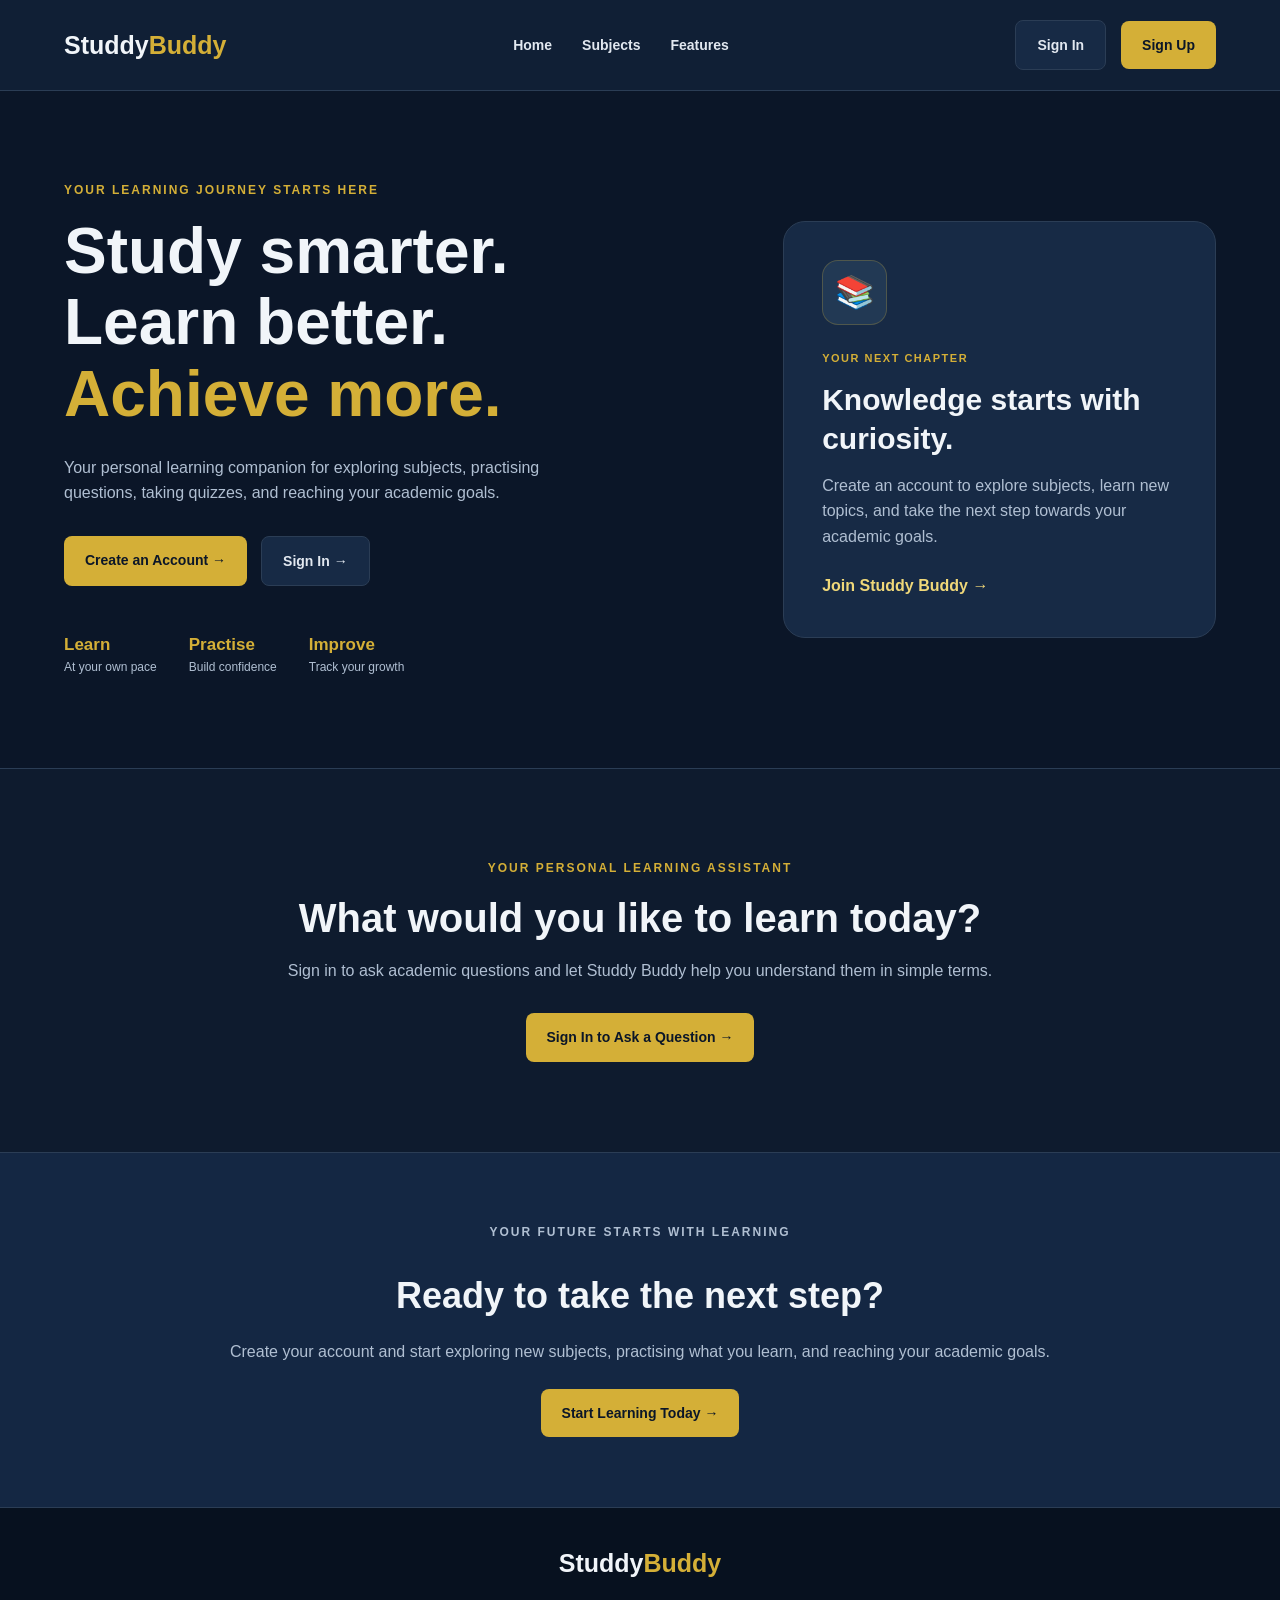
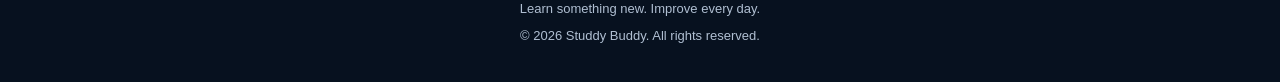
==== commit cdcf7a88: "study-buddy" ====
--- a/index.html
+++ b/index.html
@@ -1,11 +1,10 @@
-
 <!DOCTYPE html>
 <html lang="en">
 <head>
     <meta charset="UTF-8">
     <meta name="viewport" content="width=device-width, initial-scale=1.0">
 
-    <title>Study Buddy | Study Smarter</title>
+    <title>Studdy Buddy | Study Smarter</title>
 
     <link rel="stylesheet" href="style.css">
 </head>
@@ -17,7 +16,7 @@
         <nav class="navbar">
 
             <a href="index.html" class="logo">
-                Study<span>Buddy</span>
+                Studdy<span>Buddy</span>
             </a>
 
             <ul class="nav-links">
@@ -26,9 +25,15 @@
                 <li><a href="features.html">Features</a></li>
             </ul>
 
-            <a href="#ask" class="nav-button">
-                Ask Study Buddy
-            </a>
+            <div class="auth-buttons">
+                <a href="login.html" class="secondary-button">
+                    Sign In
+                </a>
+
+                <a href="signup.html" class="primary-button">
+                    Sign Up
+                </a>
+            </div>
 
         </nav>
     </header>
@@ -58,12 +63,12 @@
 
                 <div class="hero-buttons">
 
-                    <a href="subjects.html" class="primary-button">
-                        Explore Subjects →
+                    <a href="signup.html" class="primary-button">
+                        Create an Account →
                     </a>
 
-                    <a href="#ask" class="secondary-button">
-                        Ask a Question →
+                    <a href="login.html" class="secondary-button">
+                        Sign In →
                     </a>
 
                 </div>
@@ -99,12 +104,12 @@
                 <h2>Knowledge starts with curiosity.</h2>
 
                 <p>
-                    Choose a subject, explore a topic, and take the next
-                    step towards your academic goals.
+                    Create an account to explore subjects, learn new topics,
+                    and take the next step towards your academic goals.
                 </p>
 
-                <a href="subjects.html">
-                    Find your next topic →
+                <a href="signup.html">
+                    Join Studdy Buddy →
                 </a>
 
             </div>
@@ -123,32 +128,13 @@
                 <h2>What would you like to learn today?</h2>
 
                 <p>
-                    Ask any academic question and let Study Buddy
-                    help you understand it in simple terms.
+                    Sign in to ask academic questions and let Studdy Buddy
+                    help you understand them in simple terms.
                 </p>
 
-                <div class="question-box">
-
-                    <textarea
-                        id="studentQuestion"
-                        placeholder="Ask me anything about your subjects..."
-                        rows="3"
-                        aria-label="Enter your academic question"
-                    ></textarea>
-
-                    <button id="askButton" type="button">
-                        Ask Study Buddy →
-                    </button>
-
-                </div>
-
-                <div
-                    id="answerArea"
-                    class="answer-area"
-                    aria-live="polite"
-                >
-                    Your answer will appear here.
-                </div>
+                <a href="login.html" class="primary-button">
+                    Sign In to Ask a Question →
+                </a>
 
             </div>
 
@@ -166,11 +152,11 @@
                 <h2>Ready to take the next step?</h2>
 
                 <p>
-                    Explore new subjects, practise what you learn,
-                    and keep moving towards your academic goals.
+                    Create your account and start exploring new subjects,
+                    practising what you learn, and reaching your academic goals.
                 </p>
 
-                <a href="subjects.html" class="primary-button">
+                <a href="signup.html" class="primary-button">
                     Start Learning Today →
                 </a>
 
@@ -184,7 +170,7 @@
     <footer>
 
         <a href="index.html" class="logo">
-            Study<span>Buddy</span>
+            Studdy<span>Buddy</span>
         </a>
 
         <p>
@@ -192,13 +178,12 @@
         </p>
 
         <p>
-            &copy; 2026 Study Buddy. All rights reserved.
+            &copy; 2026 Studdy Buddy. All rights reserved.
         </p>
 
     </footer>
 
-    <!-- Connect JavaScript -->
     <script src="script.js"></script>
 
 </body>
-</html>
+</html>
--- a/style.css
+++ b/style.css
@@ -1,649 +1,1697 @@
-
 * {
+
     margin: 0;
+
     padding: 0;
+
     box-sizing: border-box;
+
 }
 
 :root {
+
     --navy: #0b1628;
+
     --blue: #3b82f6;
+
     --light-blue: #1b2c45;
+
     --white: #f1f5f9;
+
     --text: #e2e8f0;
+
     --muted: #b0bfd2;
+
     --background: #0b1628;
+
     --border: #2b3d55;
 
     /* Gold colours */
+
     --gold: #d4af37;
+
     --gold-light: #f0d879;
+
     --gold-dark: #b8941f;
+
 }
 
 /* Smooth scrolling */
+
 html {
+
     scroll-behavior: smooth;
+
 }
 
 /* Page defaults */
+
 body {
+
     font-family: Arial, Helvetica, sans-serif;
+
     background: var(--background);
+
     color: var(--text);
+
     line-height: 1.6;
+
 }
 
 a {
+
     text-decoration: none;
+
 }
 
 button,
+
 input,
+
 textarea {
+
     font: inherit;
+
 }
 
 /* Navigation */
+
 header {
+
     background: #101f35;
+
     border-bottom: 1px solid var(--border);
+
 }
 
 .navbar {
+
     max-width: 1200px;
+
     margin: auto;
+
     padding: 20px 24px;
+
+    display: flex;
+
+    align-items: center;
+
+    justify-content: space-between;
+
+    gap: 24px;
+
+}
+
+.logo {
+
+    color: var(--white);
+
+    font-size: 25px;
+
+    font-weight: 800;
+
+}
+
+.logo span {
+
+    color: var(--gold);
+
+}
+
+.nav-links {
+
+    display: flex;
+
+    gap: 30px;
+
+    list-style: none;
+
+}
+
+.nav-links a {
+
+    color: var(--text);
+
+    font-size: 14px;
+
+    font-weight: 600;
+
+    transition: color 0.2s ease;
+
+}
+
+.nav-links a:hover {
+
+    color: var(--gold);
+
+}
+
+.nav-button {
+
+    background: var(--gold);
+
+    color: var(--navy);
+
+    padding: 11px 19px;
+
+    border-radius: 8px;
+
+    font-size: 14px;
+
+    font-weight: 700;
+
+    transition: background-color 0.2s ease,
+
+                transform 0.2s ease;
+
+}
+
+.nav-button:hover {
+
+    background: var(--gold-light);
+
+    transform: translateY(-2px);
+
+}
+
+/* Homepage hero */
+
+.hero {
+
+    max-width: 1200px;
+
+    margin: auto;
+
+    padding: 90px 24px;
+
+    display: grid;
+
+    grid-template-columns: 1.2fr 0.8fr;
+
+    align-items: center;
+
+    gap: 70px;
+
+}
+
+.tagline {
+
+    color: var(--gold);
+
+    font-size: 12px;
+
+    font-weight: 800;
+
+    letter-spacing: 2px;
+
+    margin-bottom: 15px;
+
+}
+
+.hero h1 {
+
+    color: var(--white);
+
+    font-size: clamp(40px, 5vw, 64px);
+
+    line-height: 1.12;
+
+    margin-bottom: 24px;
+
+}
+
+.hero h1 span {
+
+    color: var(--gold);
+
+}
+
+.hero-description {
+
+    max-width: 550px;
+
+    color: var(--muted);
+
+    font-size: 16px;
+
+    margin-bottom: 30px;
+
+}
+
+.hero-buttons {
+
+    display: flex;
+
+    flex-wrap: wrap;
+
+    gap: 14px;
+
+}
+
+.primary-button,
+
+.secondary-button {
+
+    display: inline-block;
+
+    padding: 13px 21px;
+
+    border-radius: 8px;
+
+    font-size: 14px;
+
+    font-weight: 700;
+
+    transition: background-color 0.2s ease,
+
+                color 0.2s ease,
+
+                border-color 0.2s ease,
+
+                transform 0.2s ease;
+
+}
+
+.primary-button {
+
+    background: var(--gold);
+
+    color: var(--navy);
+
+}
+
+.primary-button:hover {
+
+    background: var(--gold-light);
+
+    transform: translateY(-2px);
+
+}
+
+.secondary-button {
+
+    border: 1px solid var(--border);
+
+    color: var(--text);
+
+    background: #172a45;
+
+}
+
+.secondary-button:hover {
+
+    border-color: var(--gold);
+
+    color: var(--gold);
+
+}
+
+/* Hero statistics */
+
+.hero-stats {
+
+    display: flex;
+
+    flex-wrap: wrap;
+
+    gap: 32px;
+
+    margin-top: 45px;
+
+}
+
+.hero-stats h3 {
+
+    color: var(--gold);
+
+    font-size: 17px;
+
+}
+
+.hero-stats p {
+
+    color: var(--muted);
+
+    font-size: 12px;
+
+}
+
+/* Highlight card */
+
+.hero-card {
+
+    padding: 38px;
+
+    border-radius: 22px;
+
+    background: #172a45;
+
+    border: 1px solid var(--border);
+
+    transition: border-color 0.2s ease;
+
+}
+
+.hero-card:hover {
+
+    border-color: var(--gold);
+
+}
+
+.card-icon {
+
+    width: 65px;
+
+    height: 65px;
+
+    display: grid;
+
+    place-items: center;
+
+    border-radius: 16px;
+
+    background: #223954;
+
+    border: 1px solid #d4af3740;
+
+    font-size: 32px;
+
+    margin-bottom: 25px;
+
+}
+
+.card-label {
+
+    color: var(--gold);
+
+    font-size: 11px;
+
+    font-weight: 800;
+
+    letter-spacing: 1.5px;
+
+    margin-bottom: 12px;
+
+}
+
+.hero-card h2 {
+
+    color: var(--white);
+
+    font-size: 30px;
+
+    line-height: 1.3;
+
+    margin-bottom: 15px;
+
+}
+
+.hero-card > p:not(.card-label) {
+
+    color: var(--muted);
+
+    margin-bottom: 24px;
+
+}
+
+.hero-card a {
+
+    color: var(--gold-light);
+
+    font-weight: 700;
+
+}
+
+.hero-card a:hover {
+
+    color: var(--gold);
+
+}
+
+/* Section headings */
+
+.subjects-section,
+
+.features-section {
+
+    padding: 85px 24px;
+
+}
+
+.subjects-section {
+
+    background: #0e1b2e;
+
+}
+
+.features-section {
+
+    background: var(--background);
+
+}
+
+.section-heading {
+
+    max-width: 700px;
+
+    margin: 0 auto 35px;
+
+    text-align: center;
+
+}
+
+.section-heading h1,
+
+.section-heading h2 {
+
+    color: var(--white);
+
+    font-size: clamp(28px, 4vw, 38px);
+
+    line-height: 1.25;
+
+    margin-bottom: 12px;
+
+}
+
+.section-heading > p:last-child {
+
+    color: var(--muted);
+
+}
+
+/* Search */
+
+.search-box {
+
+    max-width: 500px;
+
+    margin: 0 auto 35px;
+
+}
+
+.search-box input {
+
+    width: 100%;
+
+    padding: 16px 20px;
+
+    border: 1px solid var(--border);
+
+    border-radius: 10px;
+
+    background: #172a45;
+
+    color: var(--white);
+
+    font-size: 15px;
+
+    outline: none;
+
+    transition: border-color 0.2s ease,
+
+                box-shadow 0.2s ease;
+
+}
+
+.search-box input::placeholder {
+
+    color: #9aabc1;
+
+}
+
+.search-box input:focus {
+
+    border-color: var(--gold);
+
+    box-shadow: 0 0 0 3px #d4af3725;
+
+}
+
+/* Subject and feature grids */
+
+.subject-grid,
+
+.features-grid {
+
+    max-width: 1200px;
+
+    margin: auto;
+
+    display: grid;
+
+    grid-template-columns: repeat(4, minmax(0, 1fr));
+
+    gap: 22px;
+
+}
+
+/* Subject cards */
+
+.subject-card {
+
+    padding: 25px;
+
+    border: 1px solid var(--border);
+
+    border-radius: 14px;
+
+    background: #172a45;
+
+    display: flex;
+
+    flex-direction: column;
+
+    height: 100%;
+
+    transition: transform 0.2s ease,
+
+                border-color 0.2s ease,
+
+                box-shadow 0.2s ease;
+
+}
+
+.subject-card:hover {
+
+    transform: translateY(-5px);
+
+    border-color: var(--gold);
+
+    box-shadow: 0 12px 28px #00000035;
+
+}
+
+/* Hide subject cards that do not match the search */
+
+.subject-card[hidden] {
+
+    display: none !important;
+
+}
+
+.subject-icon {
+
+    width: 53px;
+
+    height: 53px;
+
+    display: grid;
+
+    place-items: center;
+
+    background: #223954;
+
+    border: 1px solid #d4af3740;
+
+    border-radius: 12px;
+
+    font-size: 27px;
+
+    margin-bottom: 20px;
+
+}
+
+.subject-card h3 {
+
+    color: var(--white);
+
+    font-size: 18px;
+
+    margin-bottom: 10px;
+
+}
+
+.subject-card p {
+
+    color: var(--muted);
+
+    font-size: 14px;
+
+    margin-bottom: 18px;
+
+    flex-grow: 1;
+
+}
+
+.subject-link {
+
+    color: var(--gold-light);
+
+    font-size: 13px;
+
+    font-weight: 700;
+
+    align-self: flex-start;
+
+    margin-top: auto;
+
+}
+
+.subject-link:hover {
+
+    color: var(--gold);
+
+}
+
+/* Search results message */
+
+.no-results {
+
+    text-align: center;
+
+    color: var(--muted);
+
+    margin-top: 25px;
+
+}
+
+.no-results[hidden] {
+
+    display: none !important;
+
+}
+
+/* Features */
+
+.features-grid {
+
+    grid-template-columns: repeat(3, minmax(0, 1fr));
+
+}
+
+.feature-card {
+
+    padding: 28px;
+
+    border: 1px solid var(--border);
+
+    border-radius: 14px;
+
+    background: #172a45;
+
+    transition: border-color 0.2s ease,
+
+                transform 0.2s ease;
+
+}
+
+.feature-card:hover {
+
+    border-color: var(--gold);
+
+    transform: translateY(-4px);
+
+}
+
+.feature-icon {
+
+    font-size: 30px;
+
+    margin-bottom: 16px;
+
+}
+
+.feature-card h3 {
+
+    color: var(--white);
+
+    margin-bottom: 10px;
+
+}
+
+.feature-card p {
+
+    color: var(--muted);
+
+    font-size: 14px;
+
+}
+
+/* Ask Study Buddy Section */
+
+.ask-section {
+
+    padding: 90px 24px;
+
+    background: #0e1b2e;
+
+    border-top: 1px solid var(--border);
+
+}
+
+.ask-content {
+
+    max-width: 800px;
+
+    margin: auto;
+
+    text-align: center;
+
+}
+
+.ask-content h2 {
+
+    color: var(--white);
+
+    font-size: clamp(28px, 4vw, 40px);
+
+    line-height: 1.25;
+
+    margin-bottom: 15px;
+
+}
+
+.ask-content > p:not(.tagline) {
+
+    color: var(--muted);
+
+    margin-bottom: 30px;
+
+}
+
+/* Question box */
+
+.question-box {
+
+    padding: 20px;
+
+    background: #172a45;
+
+    border: 1px solid var(--border);
+
+    border-radius: 15px;
+
+    text-align: right;
+
+    transition: border-color 0.2s ease;
+
+}
+
+.question-box:focus-within {
+
+    border-color: var(--gold);
+
+}
+
+.question-box textarea {
+
+    display: block;
+
+    width: 100%;
+
+    min-height: 120px;
+
+    padding: 15px;
+
+    resize: vertical;
+
+    border: none;
+
+    outline: none;
+
+    background: transparent;
+
+    color: var(--white);
+
+    font: inherit;
+
+    font-size: 15px;
+
+}
+
+.question-box textarea::placeholder {
+
+    color: #9aabc1;
+
+}
+
+.question-box button {
+
+    padding: 13px 22px;
+
+    border: none;
+
+    border-radius: 8px;
+
+    background: var(--gold);
+
+    color: var(--navy);
+
+    font-weight: 700;
+
+    cursor: pointer;
+
+    transition: background 0.2s ease,
+
+                transform 0.2s ease;
+
+}
+
+.question-box button:hover {
+
+    background: var(--gold-light);
+
+    transform: translateY(-2px);
+
+}
+
+/* Answer area */
+
+.answer-area {
+
+    margin-top: 25px;
+
+    padding: 25px;
+
+    min-height: 80px;
+
+    background: #172a45;
+
+    border: 1px solid var(--border);
+
+    border-radius: 12px;
+
+    color: var(--muted);
+
+    text-align: left;
+
+    white-space: pre-wrap;
+
+    overflow-wrap: anywhere;
+
+}
+
+/* Call to action */
+
+.cta-section {
+
+    padding: 70px 24px;
+
+    text-align: center;
+
+    background: #142743;
+
+    color: var(--white);
+
+    border-top: 1px solid var(--border);
+
+}
+
+.cta-section h2 {
+
+    color: var(--white);
+
+    font-size: clamp(26px, 4vw, 36px);
+
+    margin-bottom: 14px;
+
+}
+
+.cta-section p {
+
+    color: var(--muted);
+
+    margin-bottom: 25px;
+
+}
+
+.cta-section .primary-button {
+
+    background: var(--gold);
+
+    color: var(--navy);
+
+}
+
+.cta-section .primary-button:hover {
+
+    background: var(--gold-light);
+
+}
+
+/* Footer */
+
+footer {
+
+    padding: 35px 24px;
+
+    text-align: center;
+
+    background: #07111f;
+
+    border-top: 1px solid var(--border);
+
+}
+
+footer .logo {
+
+    display: inline-block;
+
+    margin-bottom: 10px;
+
+}
+
+footer p {
+
+    color: var(--muted);
+
+    font-size: 13px;
+
+    margin-top: 6px;
+
+}
+
+/* Responsive layout for tablets */
+
+@media (max-width: 950px) {
+
+    .hero {
+
+        grid-template-columns: 1fr 1fr;
+
+        gap: 30px;
+
+    }
+
+    .subject-grid {
+
+        grid-template-columns: repeat(2, minmax(0, 1fr));
+
+    }
+
+    .features-grid {
+
+        grid-template-columns: repeat(2, minmax(0, 1fr));
+
+    }
+
+}
+
+/* Responsive layout for mobile phones */
+
+@media (max-width: 650px) {
+
+    .navbar {
+
+        flex-wrap: wrap;
+
+        padding: 17px 20px;
+
+    }
+
+    .nav-links {
+
+        order: 3;
+
+        width: 100%;
+
+        justify-content: center;
+
+        gap: 22px;
+
+    }
+
+    .nav-button {
+
+        padding: 9px 12px;
+
+    }
+
+    .hero {
+
+        grid-template-columns: 1fr;
+
+        padding: 60px 22px;
+
+    }
+
+    .hero-card {
+
+        padding: 28px;
+
+    }
+
+    .hero-stats {
+
+        gap: 20px;
+
+    }
+
+    .subjects-section,
+
+    .features-section {
+
+        padding: 60px 20px;
+
+    }
+
+    .subject-grid,
+
+    .features-grid {
+
+        grid-template-columns: 1fr;
+
+    }
+
+    .ask-section {
+
+        padding: 60px 20px;
+
+    }
+
+    .question-box {
+
+        padding: 14px;
+
+    }
+
+    .question-box button {
+
+        width: 100%;
+
+    }
+
+    .answer-area {
+
+        padding: 18px;
+
+    }
+
+}
+
+/* Keyboard accessibility */
+
+a:focus-visible,
+
+button:focus-visible,
+
+input:focus-visible,
+
+textarea:focus-visible {
+
+    outline: 2px solid var(--gold-light);
+
+    outline-offset: 4px;
+
+}
+
+/* SIGN UP PAGE */
+
+.signup-container {
+    min-height: 100vh;
+    display: flex;
+    justify-content: center;
+    align-items: center;
+    background: var(--background);
+    padding: 30px 15px;
+}
+
+.signup-box {
+    width: 100%;
+    max-width: 450px;
+    background: #172a45;
+    padding: 40px;
+    border-radius: 15px;
+    border: 1px solid var(--gold);
+    box-shadow: 0 10px 30px rgba(0, 0, 0, 0.3);
+}
+
+.signup-box h1 {
+    text-align: center;
+    color: var(--white);
+    margin-bottom: 20px;
+}
+
+.signup-box h1 span {
+    color: var(--gold);
+}
+
+.signup-box h2 {
+    color: var(--white);
+    text-align: center;
+}
+
+.signup-box > p {
+    color: var(--muted);
+    text-align: center;
+    margin-bottom: 25px;
+}
+
+.signup-box label {
+    display: block;
+    color: var(--white);
+    margin: 15px 0 8px;
+}
+
+.signup-box input {
+    width: 100%;
+    padding: 12px;
+    border: 1px solid var(--border);
+    border-radius: 7px;
+    background: var(--navy);
+    color: var(--white);
+    outline: none;
+    box-sizing: border-box;
+}
+
+.signup-box input:focus {
+    border-color: var(--gold);
+}
+
+.signup-box button {
+    width: 100%;
+    padding: 13px;
+    margin-top: 25px;
+    background: var(--gold);
+    color: var(--navy);
+    border: none;
+    border-radius: 7px;
+    font-weight: bold;
+    cursor: pointer;
+}
+
+.signup-box button:hover {
+    background: var(--gold-light);
+}
+
+.signup-box .login-link {
+    margin-top: 20px;
+    font-size: 14px;
+}
+
+.login-link a {
+    color: var(--gold);
+    text-decoration: none;
+    font-weight: bold;
+}
+
+/* Sign-up form responsive spacing */
+@media (max-width: 480px) {
+    .signup-box {
+        padding: 28px 22px;
+    }
+}
+
+/* =================================
+   STUDDY BUDDY PREMIUM DASHBOARD
+================================= */
+
+.sb-dashboard {
+    display: flex;
+    min-height: 100vh;
+    background: #0b1628;
+    color: #f1f5f9;
+    font-family: Arial, sans-serif;
+}
+
+/* SIDEBAR */
+
+.sb-sidebar {
+    width: 245px;
+    min-width: 245px;
+    background: #101f35;
+    padding: 30px 20px;
+    display: flex;
+    flex-direction: column;
+    border-right: 1px solid #2b3d55;
+}
+
+.sb-logo {
+    font-size: 24px;
+    margin-bottom: 55px;
+}
+
+.sb-logo span {
+    color: #d4af37;
+}
+
+.sb-menu-title {
+    color: #8293aa;
+    font-size: 11px;
+    letter-spacing: 2px;
+    margin-bottom: 18px;
+}
+
+.sb-sidebar nav {
+    display: flex;
+    flex-direction: column;
+    gap: 12px;
+}
+
+.sb-sidebar nav a,
+.sb-sidebar-bottom a {
+    padding: 14px;
+    text-decoration: none;
+    color: #b0bfd2;
+    border-radius: 8px;
+    transition: 0.3s;
+}
+
+.sb-sidebar nav a:hover,
+.sb-sidebar nav a.active {
+    background: #233954;
+    color: #d4af37;
+}
+
+.sb-sidebar-bottom {
+    margin-top: auto;
+    display: flex;
+    flex-direction: column;
+    gap: 12px;
+}
+
+#logoutBtn {
+    background: transparent;
+    color: #e2e8f0;
+    border: 1px solid #2b3d55;
+    padding: 13px;
+    border-radius: 8px;
+    cursor: pointer;
+    text-align: left;
+}
+
+/* MAIN AREA */
+
+.sb-main {
+    flex: 1;
+    min-width: 0;
+    padding: 30px 4%;
+}
+
+.sb-topbar {
+    display: flex;
+    justify-content: space-between;
+    align-items: center;
+    margin-bottom: 30px;
+}
+
+.sb-topbar p {
+    color: #d4af37;
+    font-size: 11px;
+    letter-spacing: 2px;
+}
+
+.sb-topbar h3 {
+    font-size: 23px;
+    margin-top: 5px;
+}
+
+.sb-user {
     display: flex;
     align-items: center;
-    justify-content: space-between;
-    gap: 24px;
-}
-
-.logo {
-    color: var(--white);
-    font-size: 25px;
-    font-weight: 800;
-}
-
-.logo span {
-    color: var(--gold);
-}
-
-.nav-links {
-    display: flex;
-    gap: 30px;
-    list-style: none;
-}
-
-.nav-links a {
-    color: var(--text);
-    font-size: 14px;
-    font-weight: 600;
-    transition: color 0.2s ease;
-}
-
-.nav-links a:hover {
-    color: var(--gold);
-}
-
-.nav-button {
-    background: var(--gold);
-    color: var(--navy);
-    padding: 11px 19px;
-    border-radius: 8px;
-    font-size: 14px;
-    font-weight: 700;
-    transition: background-color 0.2s ease,
-                transform 0.2s ease;
-}
-
-.nav-button:hover {
-    background: var(--gold-light);
-    transform: translateY(-2px);
-}
-
-/* Homepage hero */
-.hero {
-    max-width: 1200px;
-    margin: auto;
-    padding: 90px 24px;
-    display: grid;
-    grid-template-columns: 1.2fr 0.8fr;
-    align-items: center;
-    gap: 70px;
-}
-
-.tagline {
-    color: var(--gold);
-    font-size: 12px;
-    font-weight: 800;
-    letter-spacing: 2px;
-    margin-bottom: 15px;
-}
-
-.hero h1 {
-    color: var(--white);
-    font-size: clamp(40px, 5vw, 64px);
-    line-height: 1.12;
-    margin-bottom: 24px;
-}
-
-.hero h1 span {
-    color: var(--gold);
-}
-
-.hero-description {
-    max-width: 550px;
-    color: var(--muted);
-    font-size: 16px;
-    margin-bottom: 30px;
-}
-
-.hero-buttons {
-    display: flex;
-    flex-wrap: wrap;
-    gap: 14px;
-}
-
-.primary-button,
-.secondary-button {
-    display: inline-block;
-    padding: 13px 21px;
-    border-radius: 8px;
-    font-size: 14px;
-    font-weight: 700;
-    transition: background-color 0.2s ease,
-                color 0.2s ease,
-                border-color 0.2s ease,
-                transform 0.2s ease;
-}
-
-.primary-button {
-    background: var(--gold);
-    color: var(--navy);
-}
-
-.primary-button:hover {
-    background: var(--gold-light);
-    transform: translateY(-2px);
-}
-
-.secondary-button {
-    border: 1px solid var(--border);
-    color: var(--text);
-    background: #172a45;
-}
-
-.secondary-button:hover {
-    border-color: var(--gold);
-    color: var(--gold);
-}
-
-/* Hero statistics */
-.hero-stats {
-    display: flex;
-    flex-wrap: wrap;
-    gap: 32px;
-    margin-top: 45px;
-}
-
-.hero-stats h3 {
-    color: var(--gold);
-    font-size: 17px;
-}
-
-.hero-stats p {
-    color: var(--muted);
-    font-size: 12px;
-}
-
-/* Highlight card */
-.hero-card {
-    padding: 38px;
-    border-radius: 22px;
-    background: #172a45;
-    border: 1px solid var(--border);
-    transition: border-color 0.2s ease;
-}
-
-.hero-card:hover {
-    border-color: var(--gold);
-}
-
-.card-icon {
-    width: 65px;
-    height: 65px;
+    gap: 12px;
+}
+
+.sb-user small {
+    display: block;
+    color: #b0bfd2;
+    margin-top: 5px;
+}
+
+.sb-avatar {
+    width: 43px;
+    height: 43px;
+    background: #d4af37;
+    color: #0b1628;
+    border-radius: 50%;
     display: grid;
     place-items: center;
-    border-radius: 16px;
-    background: #223954;
-    border: 1px solid #d4af3740;
-    font-size: 32px;
-    margin-bottom: 25px;
-}
-
-.card-label {
-    color: var(--gold);
+    font-weight: bold;
+    font-size: 20px;
+}
+
+/* WELCOME BANNER */
+
+.sb-welcome {
+    background: linear-gradient(120deg, #1b3453, #263f5d);
+    border: 1px solid #405673;
+    border-radius: 18px;
+    padding: 40px;
+    display: flex;
+    justify-content: space-between;
+    align-items: center;
+    margin-bottom: 30px;
+    overflow: hidden;
+}
+
+.sb-welcome-label {
+    color: #d4af37;
+    letter-spacing: 2px;
     font-size: 11px;
-    font-weight: 800;
-    letter-spacing: 1.5px;
-    margin-bottom: 12px;
-}
-
-.hero-card h2 {
-    color: var(--white);
+}
+
+.sb-welcome h1 {
     font-size: 30px;
-    line-height: 1.3;
+    margin: 15px 0;
+}
+
+.sb-welcome p {
+    color: #c1cede;
+    max-width: 480px;
+    line-height: 1.7;
+}
+
+.sb-primary-btn {
+    display: inline-block;
+    margin-top: 22px;
+    padding: 13px 22px;
+    background: #d4af37;
+    color: #0b1628;
+    text-decoration: none;
+    border-radius: 7px;
+    font-weight: bold;
+}
+
+.sb-welcome-decoration {
+    color: #d4af37;
+    font-size: 28px;
+    text-align: center;
+    padding: 20px;
+}
+
+.sb-welcome-decoration div {
+    font-size: 18px;
+    line-height: 1.8;
+    letter-spacing: 4px;
+    font-weight: bold;
+    margin-top: 15px;
+}
+
+/* STATISTICS */
+
+.sb-stats {
+    display: grid;
+    grid-template-columns: repeat(4, 1fr);
+    gap: 18px;
+    margin-bottom: 35px;
+}
+
+.sb-stat-card {
+    background: #172a45;
+    padding: 23px;
+    border: 1px solid #2b3d55;
+    border-radius: 12px;
+}
+
+.sb-stat-card > span {
+    font-size: 24px;
+    color: #d4af37;
+}
+
+.sb-stat-card p {
+    color: #b0bfd2;
+    font-size: 10px;
+    margin-top: 15px;
+    letter-spacing: 1px;
+}
+
+.sb-stat-card h2 {
+    font-size: 30px;
+    margin: 10px 0;
+}
+
+.sb-stat-card small {
+    color: #8293aa;
+}
+
+/* CONTENT GRID */
+
+.sb-content-grid {
+    display: grid;
+    grid-template-columns: 1.7fr 1fr;
+    gap: 25px;
+}
+
+.sb-section-heading {
+    display: flex;
+    justify-content: space-between;
+    align-items: center;
+    margin-bottom: 22px;
+}
+
+.sb-section-heading h2 {
+    font-size: 21px;
+}
+
+.sb-section-heading p {
+    color: #8293aa;
+    margin-top: 7px;
+}
+
+.sb-section-heading a {
+    color: #d4af37;
+    text-decoration: none;
+}
+
+/* COURSE CARDS */
+
+.sb-course-card {
+    display: flex;
+    align-items: center;
+    gap: 18px;
+    background: #172a45;
+    border: 1px solid #2b3d55;
+    padding: 20px;
+    border-radius: 12px;
     margin-bottom: 15px;
-}
-
-.hero-card > p:not(.card-label) {
-    color: var(--muted);
-    margin-bottom: 24px;
-}
-
-.hero-card a {
-    color: var(--gold-light);
-    font-weight: 700;
-}
-
-.hero-card a:hover {
-    color: var(--gold);
-}
-
-/* Section headings */
-.subjects-section,
-.features-section {
-    padding: 85px 24px;
-}
-
-.subjects-section {
-    background: #0e1b2e;
-}
-
-.features-section {
-    background: var(--background);
-}
-
-.section-heading {
-    max-width: 700px;
-    margin: 0 auto 35px;
-    text-align: center;
-}
-
-.section-heading h1,
-.section-heading h2 {
-    color: var(--white);
-    font-size: clamp(28px, 4vw, 38px);
-    line-height: 1.25;
-    margin-bottom: 12px;
-}
-
-.section-heading > p:last-child {
-    color: var(--muted);
-}
-
-/* Search */
-.search-box {
-    max-width: 500px;
-    margin: 0 auto 35px;
-}
-
-.search-box input {
-    width: 100%;
-    padding: 16px 20px;
-    border: 1px solid var(--border);
-    border-radius: 10px;
-    background: #172a45;
-    color: var(--white);
-    font-size: 15px;
-    outline: none;
-    transition: border-color 0.2s ease,
-                box-shadow 0.2s ease;
-}
-
-.search-box input::placeholder {
-    color: #9aabc1;
-}
-
-.search-box input:focus {
-    border-color: var(--gold);
-    box-shadow: 0 0 0 3px #d4af3725;
-}
-
-/* Subject and feature grids */
-.subject-grid,
-.features-grid {
-    max-width: 1200px;
-    margin: auto;
-    display: grid;
-    grid-template-columns: repeat(4, minmax(0, 1fr));
-    gap: 22px;
-}
-
-/* Subject cards */
-.subject-card {
-    padding: 25px;
-    border: 1px solid var(--border);
-    border-radius: 14px;
-    background: #172a45;
-    display: flex;
-    flex-direction: column;
-    height: 100%;
-    transition: transform 0.2s ease,
-                border-color 0.2s ease,
-                box-shadow 0.2s ease;
-}
-
-.subject-card:hover {
-    transform: translateY(-5px);
-    border-color: var(--gold);
-    box-shadow: 0 12px 28px #00000035;
-}
-
-/* Hide subject cards that do not match the search */
-.subject-card[hidden] {
-    display: none !important;
-}
-
-.subject-icon {
-    width: 53px;
-    height: 53px;
+    transition: 0.3s;
+}
+
+.sb-course-card:hover {
+    border-color: #d4af37;
+    transform: translateY(-3px);
+}
+
+.sb-course-icon {
+    width: 55px;
+    height: 55px;
+    min-width: 55px;
+    background: #263f5d;
+    color: #d4af37;
     display: grid;
     place-items: center;
-    background: #223954;
-    border: 1px solid #d4af3740;
-    border-radius: 12px;
-    font-size: 27px;
+    border-radius: 10px;
+    font-size: 23px;
+    font-weight: bold;
+}
+
+.sb-course-info {
+    flex: 1;
+    min-width: 0;
+}
+
+.sb-course-info h3 {
+    margin-bottom: 7px;
+}
+
+.sb-course-info p,
+.sb-course-info small {
+    color: #aebdd0;
+    font-size: 13px;
+}
+
+.sb-progress {
+    height: 6px;
+    background: #30445e;
+    border-radius: 10px;
+    margin: 13px 0 7px;
+    overflow: hidden;
+}
+
+.sb-progress div {
+    height: 100%;
+    background: #d4af37;
+}
+
+.sb-course-card > a {
+    color: #d4af37;
+    text-decoration: none;
+    font-weight: bold;
+    white-space: nowrap;
+}
+
+/* RIGHT PANEL */
+
+.sb-progress-card,
+.sb-activity {
+    background: #172a45;
+    border: 1px solid #2b3d55;
+    padding: 25px;
+    border-radius: 14px;
     margin-bottom: 20px;
 }
 
-.subject-card h3 {
-    color: var(--white);
-    font-size: 18px;
-    margin-bottom: 10px;
-}
-
-.subject-card p {
-    color: var(--muted);
-    font-size: 14px;
-    margin-bottom: 18px;
-    flex-grow: 1;
-}
-
-.subject-link {
-    color: var(--gold-light);
+.sb-progress-card > span {
+    color: #d4af37;
+    font-size: 10px;
+    letter-spacing: 2px;
+}
+
+.sb-progress-card h2 {
+    margin-top: 12px;
+}
+
+.sb-circle {
+    width: 150px;
+    height: 150px;
+    border-radius: 50%;
+    border: 9px solid #30445e;
+    border-top-color: #d4af37;
+    margin: 25px auto;
+    display: grid;
+    place-items: center;
+}
+
+.sb-circle div {
+    text-align: center;
+}
+
+.sb-circle strong {
+    display: block;
+    font-size: 28px;
+}
+
+.sb-circle small {
+    color: #aebdd0;
+}
+
+.sb-progress-card > p {
+    text-align: center;
+    color: #aebdd0;
     font-size: 13px;
-    font-weight: 700;
-    align-self: flex-start;
-    margin-top: auto;
-}
-
-.subject-link:hover {
-    color: var(--gold);
-}
-
-/* Search results message */
-.no-results {
+}
+
+.sb-activity h3 {
+    margin-bottom: 20px;
+}
+
+.sb-empty {
     text-align: center;
-    color: var(--muted);
-    margin-top: 25px;
-}
-
-.no-results[hidden] {
-    display: none !important;
-}
-
-/* Features */
-.features-grid {
-    grid-template-columns: repeat(3, minmax(0, 1fr));
-}
-
-.feature-card {
-    padding: 28px;
-    border: 1px solid var(--border);
-    border-radius: 14px;
-    background: #172a45;
-    transition: border-color 0.2s ease,
-                transform 0.2s ease;
-}
-
-.feature-card:hover {
-    border-color: var(--gold);
-    transform: translateY(-4px);
-}
-
-.feature-icon {
+    padding: 20px 5px;
+}
+
+.sb-empty span {
     font-size: 30px;
-    margin-bottom: 16px;
-}
-
-.feature-card h3 {
-    color: var(--white);
-    margin-bottom: 10px;
-}
-
-.feature-card p {
-    color: var(--muted);
-    font-size: 14px;
-}
-
-/* Ask Study Buddy Section */
-.ask-section {
-    padding: 90px 24px;
-    background: #0e1b2e;
-    border-top: 1px solid var(--border);
-}
-
-.ask-content {
-    max-width: 800px;
-    margin: auto;
-    text-align: center;
-}
-
-.ask-content h2 {
-    color: var(--white);
-    font-size: clamp(28px, 4vw, 40px);
-    line-height: 1.25;
-    margin-bottom: 15px;
-}
-
-.ask-content > p:not(.tagline) {
-    color: var(--muted);
-    margin-bottom: 30px;
-}
-
-/* Question box */
-.question-box {
-    padding: 20px;
-    background: #172a45;
-    border: 1px solid var(--border);
-    border-radius: 15px;
-    text-align: right;
-    transition: border-color 0.2s ease;
-}
-
-.question-box:focus-within {
-    border-color: var(--gold);
-}
-
-.question-box textarea {
-    display: block;
-    width: 100%;
-    min-height: 120px;
-    padding: 15px;
-    resize: vertical;
-    border: none;
-    outline: none;
-    background: transparent;
-    color: var(--white);
-    font: inherit;
-    font-size: 15px;
-}
-
-.question-box textarea::placeholder {
-    color: #9aabc1;
-}
-
-.question-box button {
-    padding: 13px 22px;
-    border: none;
-    border-radius: 8px;
-    background: var(--gold);
-    color: var(--navy);
-    font-weight: 700;
-    cursor: pointer;
-    transition: background 0.2s ease,
-                transform 0.2s ease;
-}
-
-.question-box button:hover {
-    background: var(--gold-light);
-    transform: translateY(-2px);
-}
-
-/* Answer area */
-.answer-area {
-    margin-top: 25px;
-    padding: 25px;
-    min-height: 80px;
-    background: #172a45;
-    border: 1px solid var(--border);
-    border-radius: 12px;
-    color: var(--muted);
-    text-align: left;
-    white-space: pre-wrap;
-    overflow-wrap: anywhere;
-}
-
-/* Call to action */
-.cta-section {
-    padding: 70px 24px;
-    text-align: center;
-    background: #142743;
-    color: var(--white);
-    border-top: 1px solid var(--border);
-}
-
-.cta-section h2 {
-    color: var(--white);
-    font-size: clamp(26px, 4vw, 36px);
-    margin-bottom: 14px;
-}
-
-.cta-section p {
-    color: var(--muted);
-    margin-bottom: 25px;
-}
-
-.cta-section .primary-button {
-    background: var(--gold);
-    color: var(--navy);
-}
-
-.cta-section .primary-button:hover {
-    background: var(--gold-light);
-}
-
-/* Footer */
-footer {
-    padding: 35px 24px;
-    text-align: center;
-    background: #07111f;
-    border-top: 1px solid var(--border);
-}
-
-footer .logo {
-    display: inline-block;
-    margin-bottom: 10px;
-}
-
-footer p {
-    color: var(--muted);
-    font-size: 13px;
-    margin-top: 6px;
-}
-
-/* Responsive layout for tablets */
-@media (max-width: 950px) {
-    .hero {
+    color: #d4af37;
+}
+
+.sb-empty p {
+    margin: 12px 0;
+}
+
+.sb-empty small {
+    color: #8293aa;
+    line-height: 1.6;
+}
+
+/* FOOTER */
+
+.sb-footer {
+    border-top: 1px solid #2b3d55;
+    margin-top: 35px;
+    padding: 20px 0;
+    color: #8293aa;
+    font-size: 12px;
+}
+
+/* RESPONSIVE DESIGN */
+
+@media (max-width: 1000px) {
+    .sb-stats {
+        grid-template-columns: repeat(2, 1fr);
+    }
+
+    .sb-content-grid {
+        grid-template-columns: 1fr;
+    }
+}
+
+@media (max-width: 650px) {
+    .sb-dashboard {
+        flex-direction: column;
+    }
+
+    .sb-sidebar {
+        width: auto;
+        min-width: 0;
+        padding: 18px;
+    }
+
+    .sb-logo {
+        margin-bottom: 20px;
+    }
+
+    .sb-sidebar nav {
+        flex-direction: row;
+        flex-wrap: wrap;
+    }
+
+    .sb-sidebar nav a {
+        font-size: 12px;
+        padding: 9px;
+    }
+
+    .sb-sidebar-bottom {
+        margin-top: 15px;
+    }
+
+    .sb-main {
+        padding: 22px 15px;
+    }
+
+    .sb-welcome {
+        padding: 25px;
+    }
+
+    .sb-welcome h1 {
+        font-size: 23px;
+    }
+
+    .sb-welcome-decoration {
+        display: none;
+    }
+
+    .sb-stats {
         grid-template-columns: 1fr 1fr;
-        gap: 30px;
-    }
-
-    .subject-grid {
-        grid-template-columns: repeat(2, minmax(0, 1fr));
-    }
-
-    .features-grid {
-        grid-template-columns: repeat(2, minmax(0, 1fr));
-    }
-}
-
-/* Responsive layout for mobile phones */
-@media (max-width: 650px) {
+        gap: 10px;
+    }
+
+    .sb-stat-card {
+        padding: 15px;
+    }
+
+    .sb-course-card {
+        gap: 10px;
+        padding: 13px;
+    }
+}
+
+@media (max-width: 380px) {
+    .sb-stats {
+        grid-template-columns: 1fr;
+    }
+}
+
+
+.auth-buttons {
+    display: flex;
+    align-items: center;
+    gap: 15px;
+}
+
+.auth-buttons a {
+    text-decoration: none;
+}
+
+@media (max-width: 768px) {
     .navbar {
         flex-wrap: wrap;
-        padding: 17px 20px;
-    }
-
-    .nav-links {
-        order: 3;
+        gap: 15px;
+    }
+
+    .auth-buttons {
         width: 100%;
         justify-content: center;
-        gap: 22px;
-    }
-
-    .nav-button {
-        padding: 9px 12px;
-    }
-
-    .hero {
-        grid-template-columns: 1fr;
-        padding: 60px 22px;
-    }
-
-    .hero-card {
-        padding: 28px;
-    }
-
-    .hero-stats {
-        gap: 20px;
-    }
-
-    .subjects-section,
-    .features-section {
-        padding: 60px 20px;
-    }
-
-    .subject-grid,
-    .features-grid {
-        grid-template-columns: 1fr;
-    }
-
-    .ask-section {
-        padding: 60px 20px;
-    }
-
-    .question-box {
-        padding: 14px;
-    }
-
-    .question-box button {
-        width: 100%;
-    }
-
-    .answer-area {
-        padding: 18px;
-    }
-}
-
-/* Keyboard accessibility */
-a:focus-visible,
-button:focus-visible,
-input:focus-visible,
-textarea:focus-visible {
-    outline: 2px solid var(--gold-light);
-    outline-offset: 4px;
-}
+    }
+}
